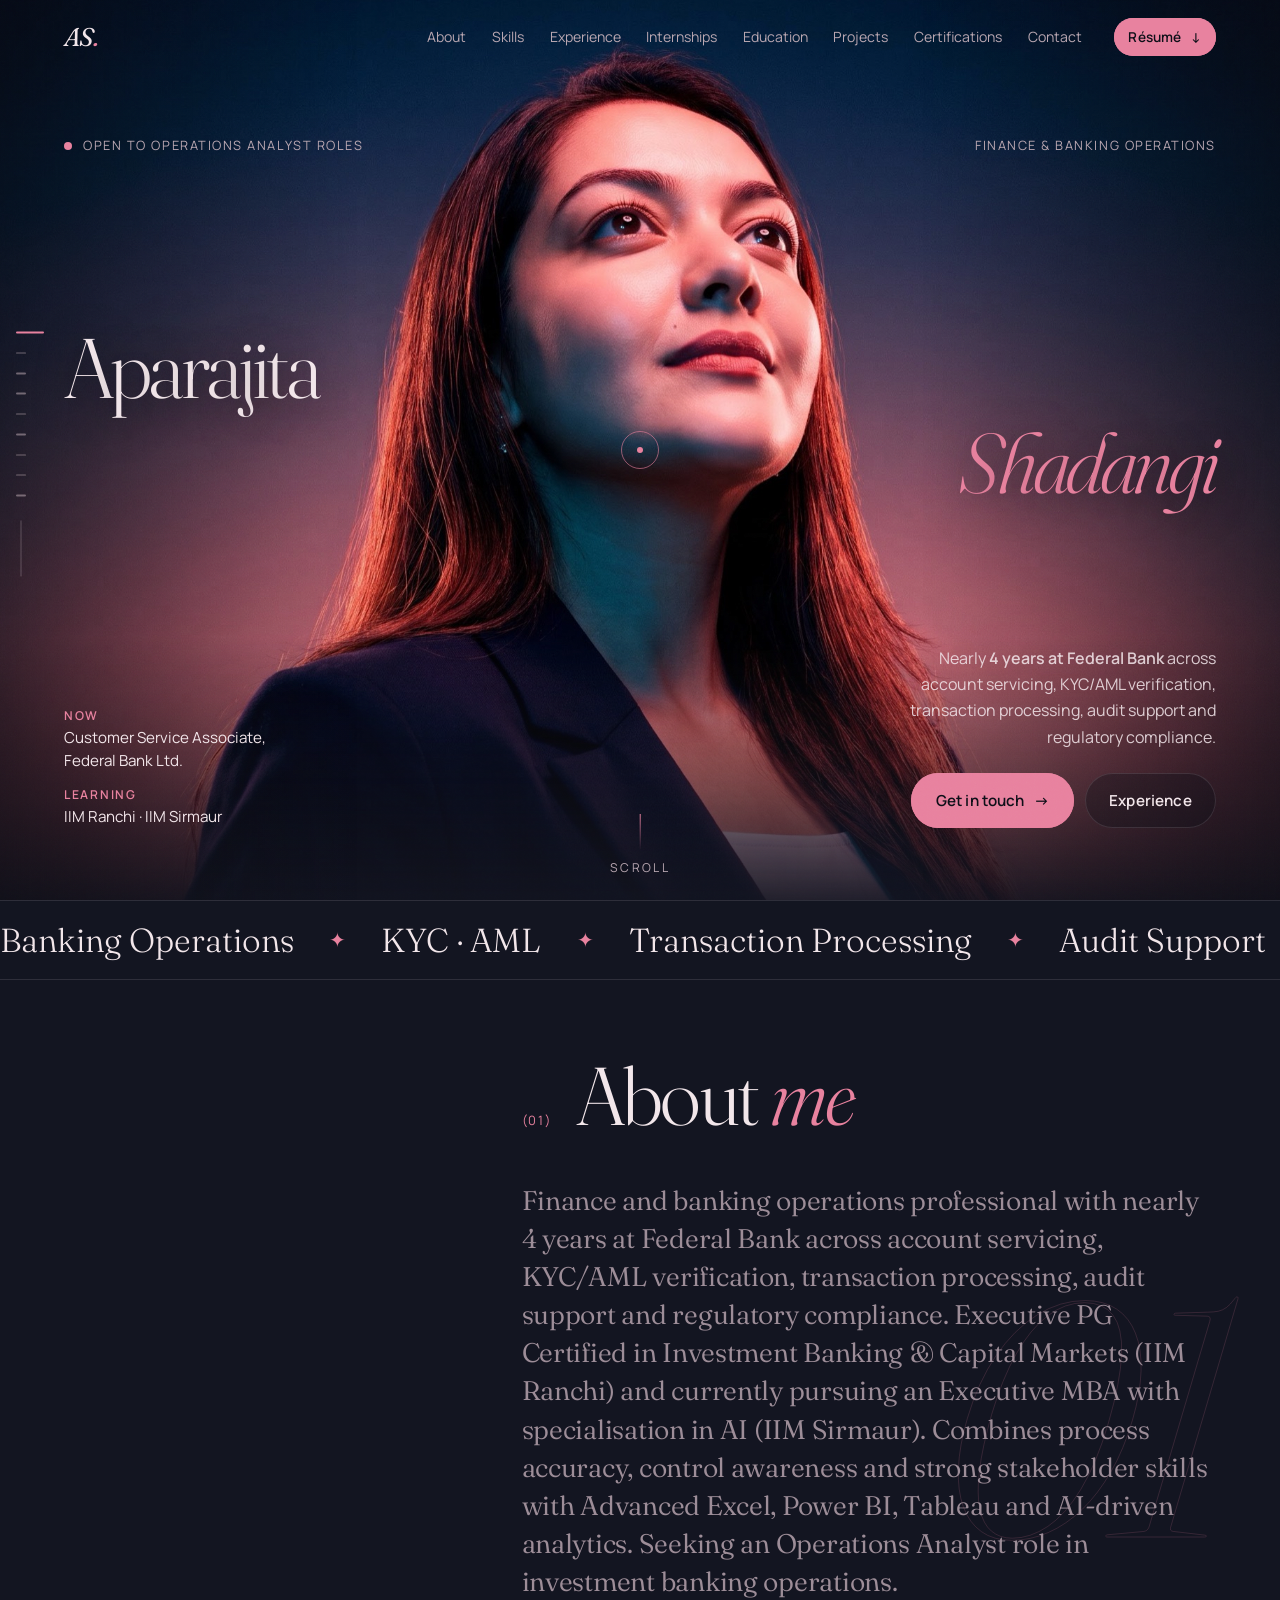
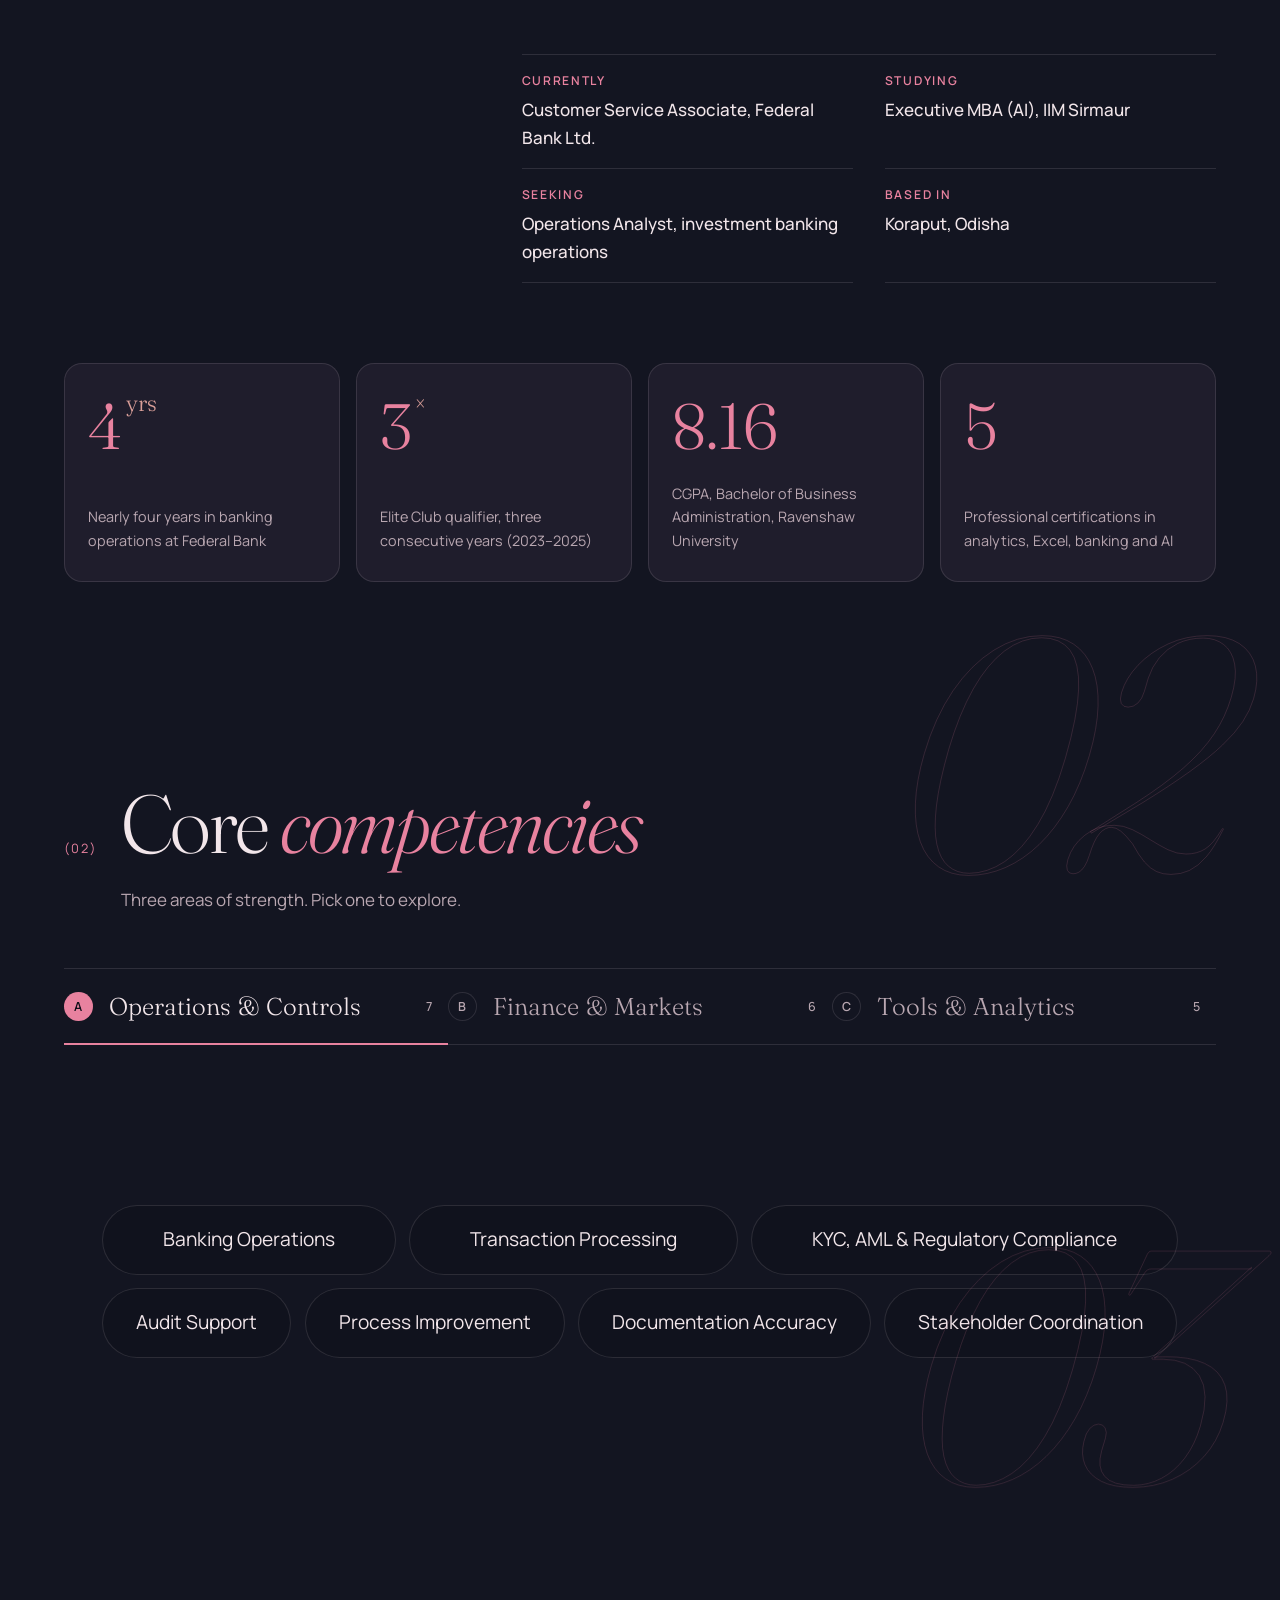
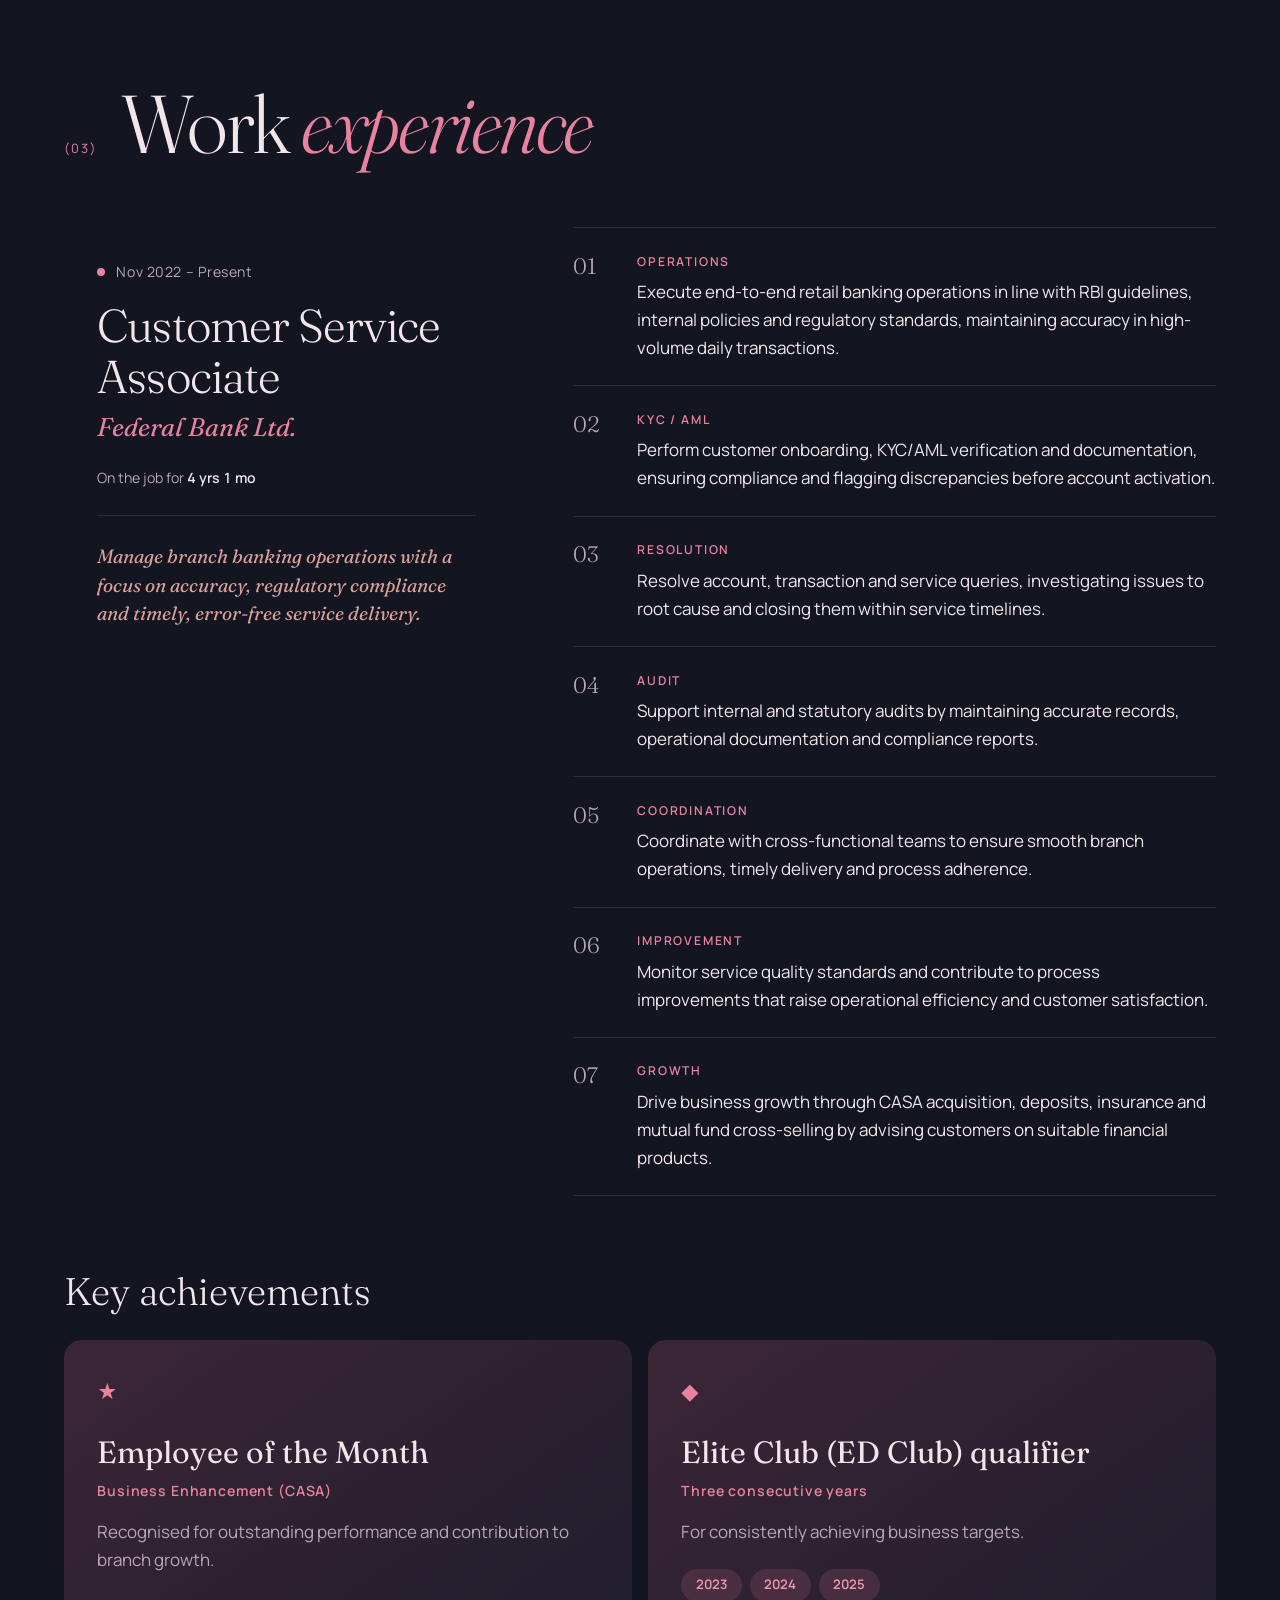
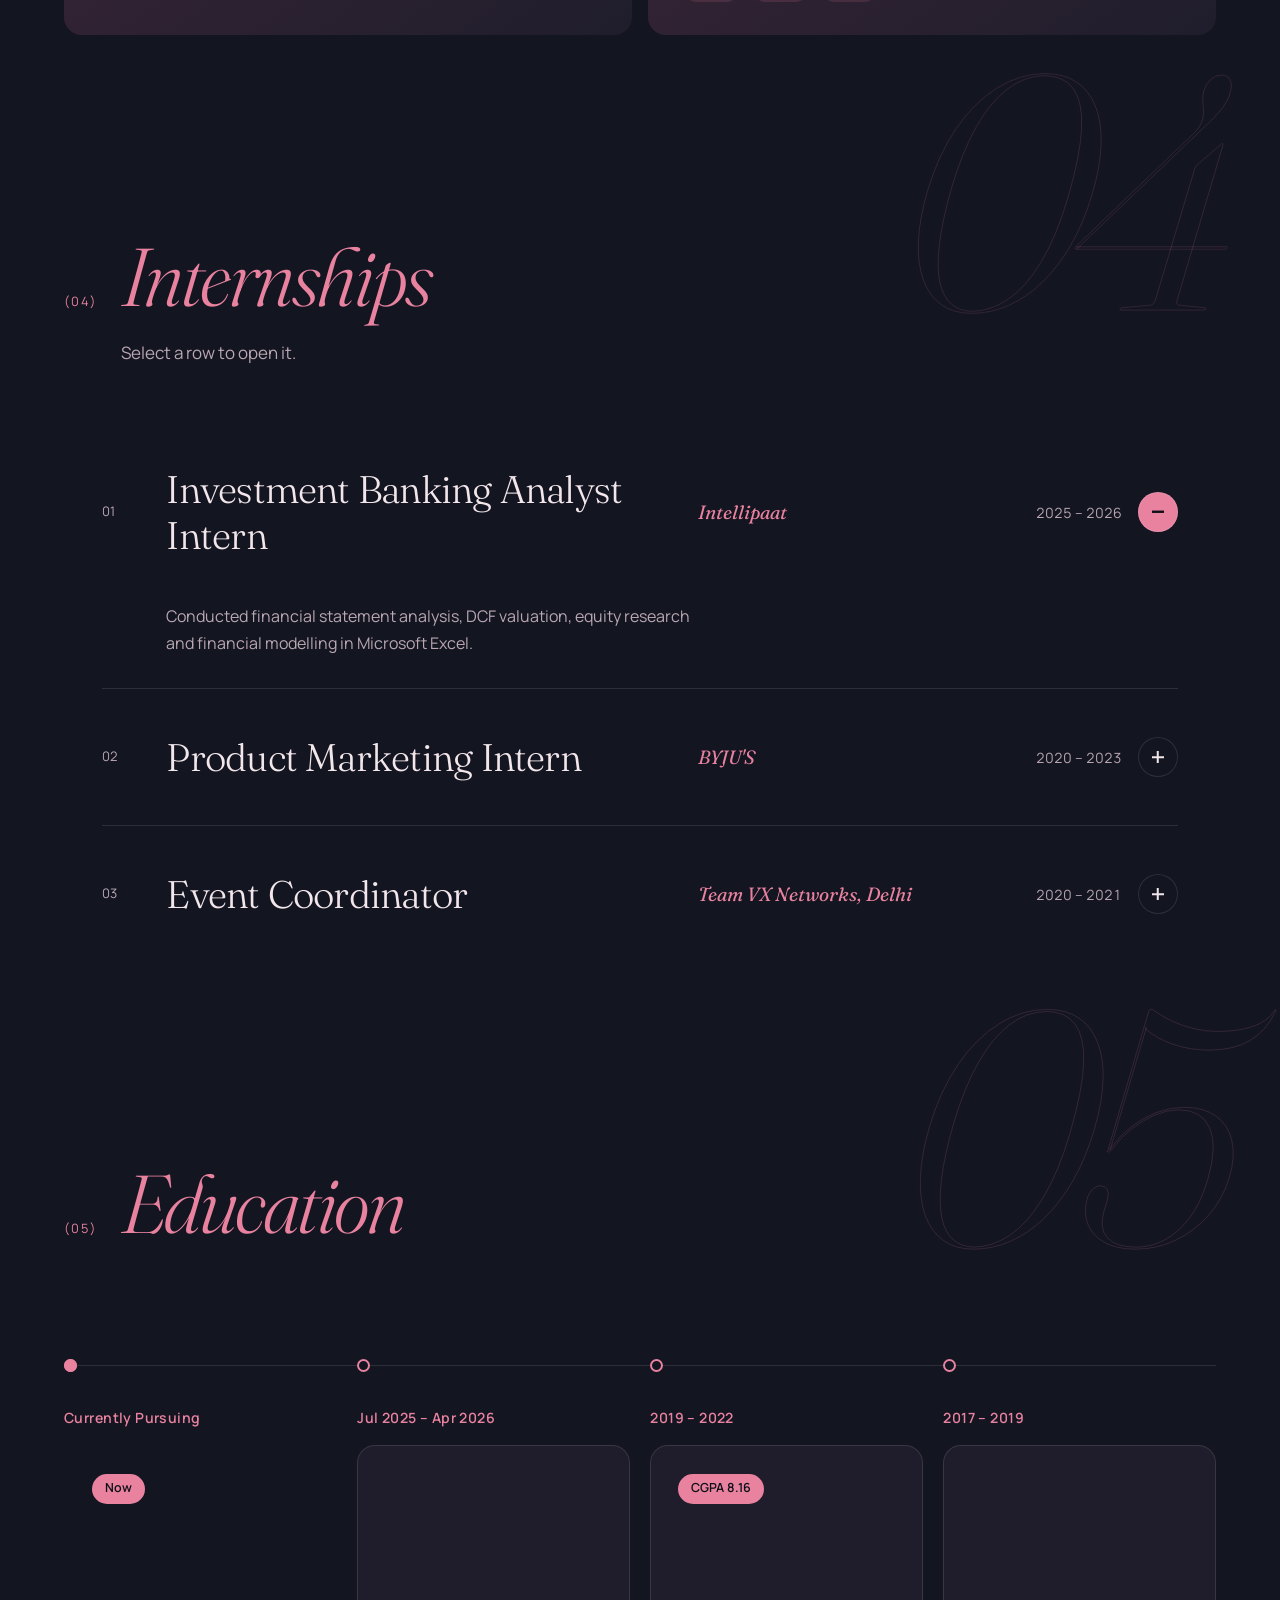
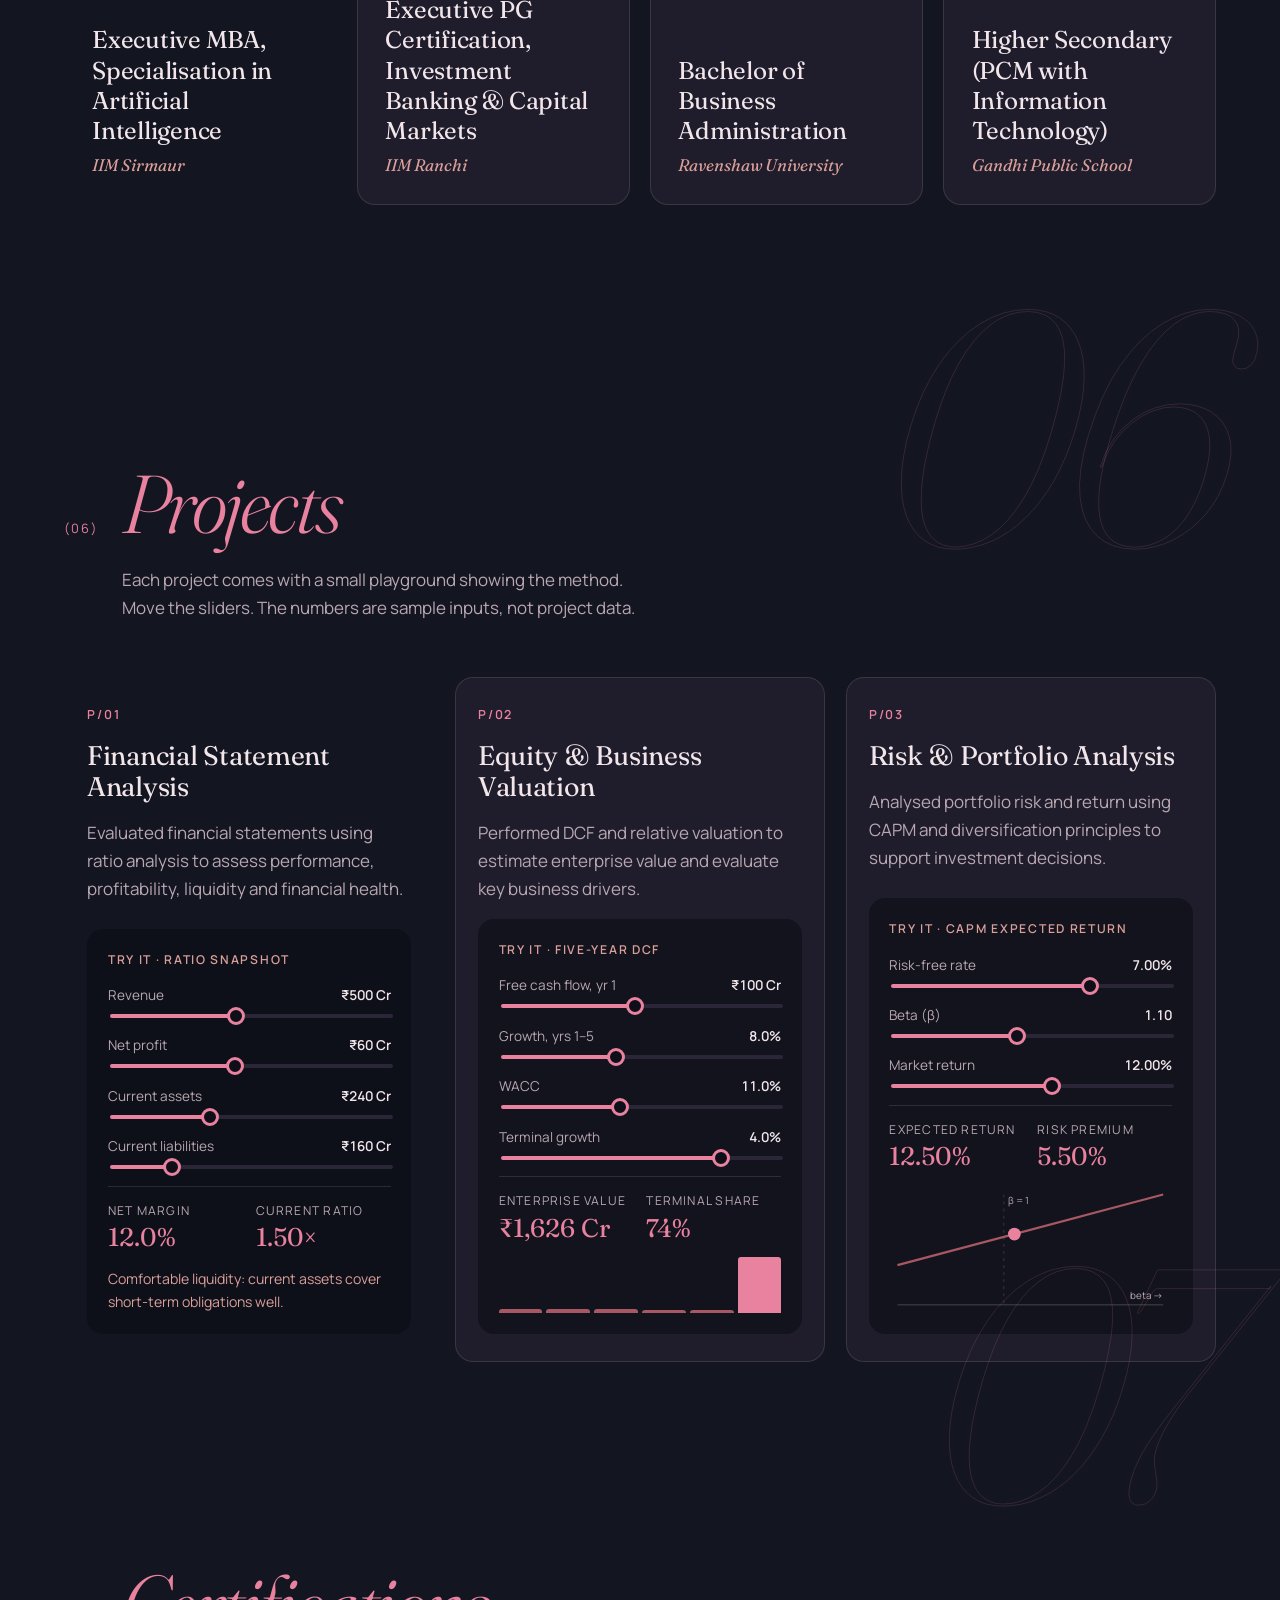
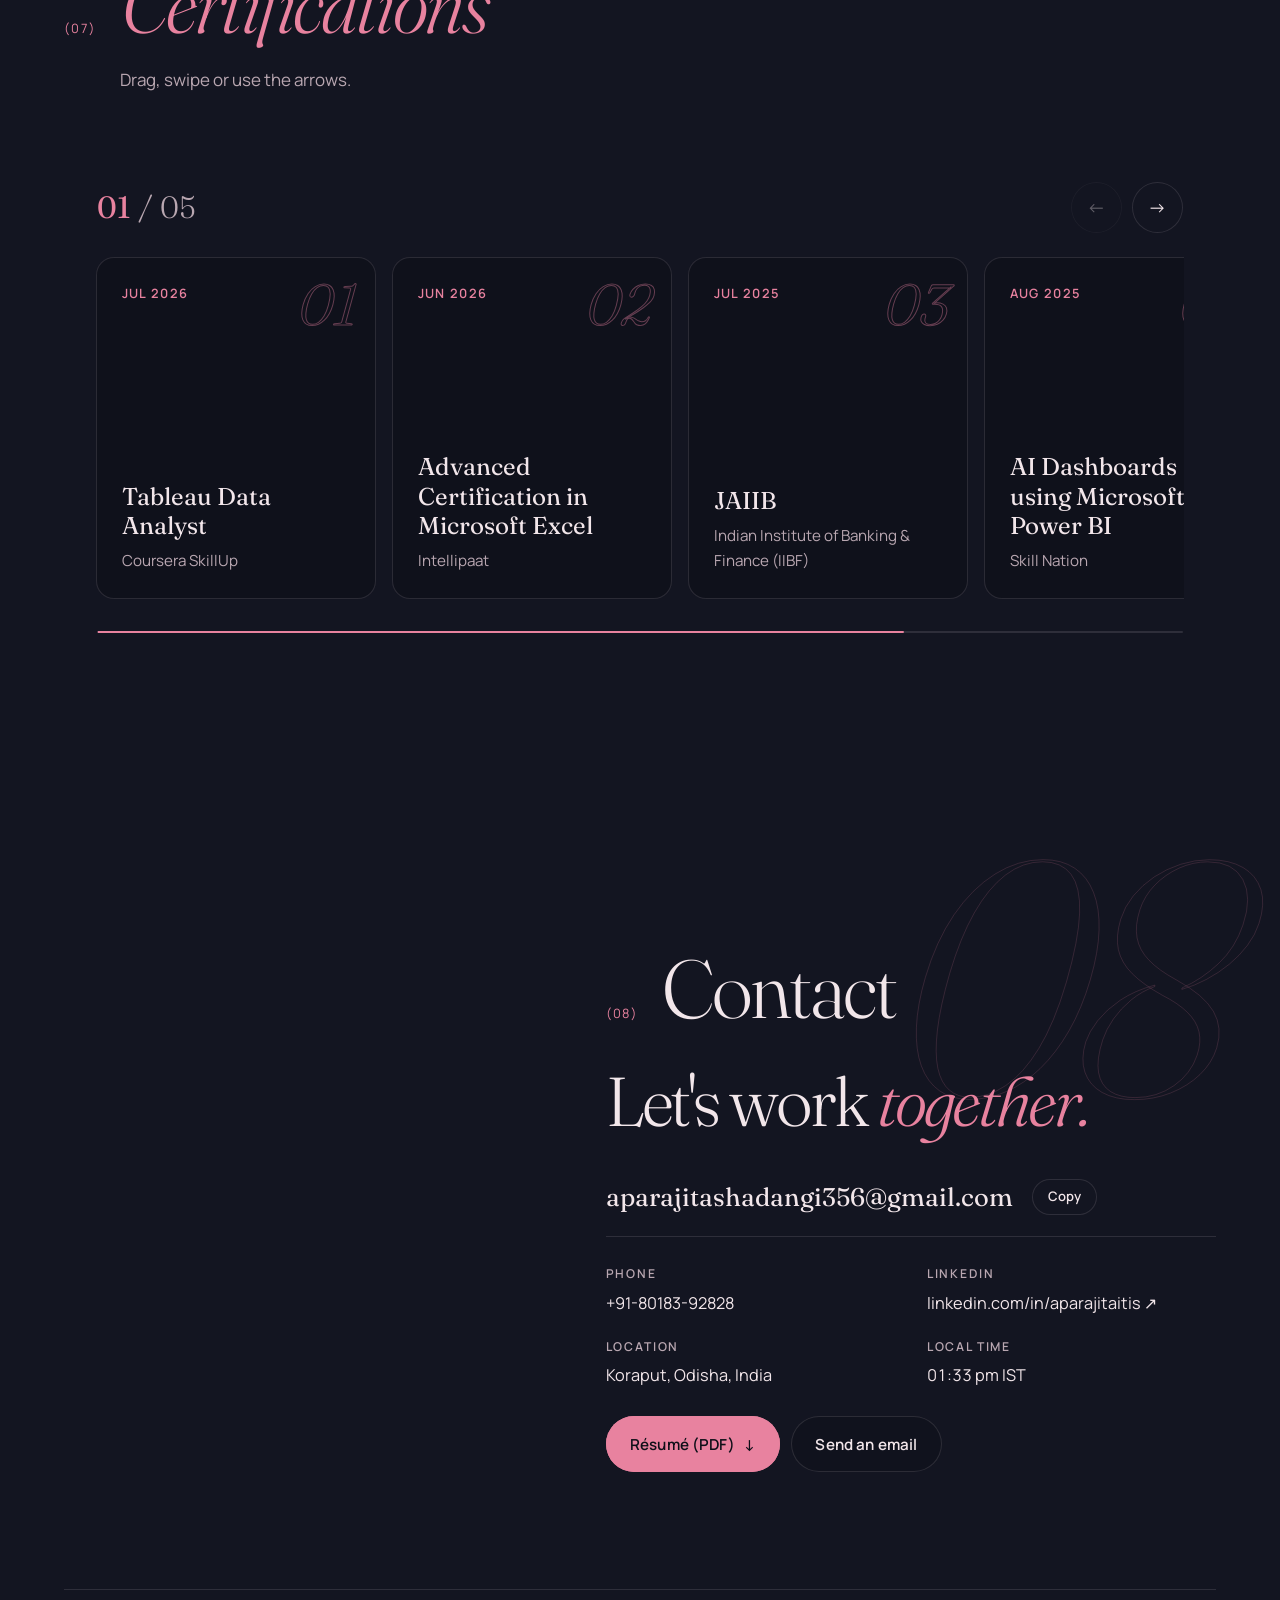
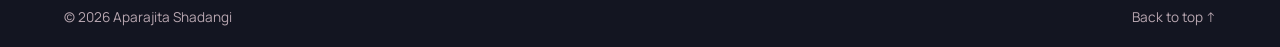
==== index.html @ 263b9b26 "Add portfolio website One-page dark portfolio built from the Operations Analyst résumé: hero with fu" ====
<!doctype html>
<html lang="en">
<head>
<meta charset="utf-8">
<meta name="viewport" content="width=device-width, initial-scale=1">
<title>Aparajita Shadangi — Banking & Finance Operations</title>
<meta name="description" content="Aparajita Shadangi: finance and banking operations professional with nearly 4 years at Federal Bank. KYC/AML, transaction processing, audit support and regulatory compliance. Seeking an Operations Analyst role in investment banking operations.">
<meta name="theme-color" content="#0b0c13">
<meta name="color-scheme" content="dark">
<meta name="author" content="Aparajita Shadangi">
<meta property="og:type" content="website">
<meta property="og:title" content="Aparajita Shadangi — Banking & Finance Operations">
<meta property="og:description" content="Banking operations professional with nearly 4 years at Federal Bank. Seeking an Operations Analyst role in investment banking operations.">
<meta property="og:image" content="https://aparajitashadangi.github.io/Portfolio/assets/og-image.jpg">
<meta property="og:url" content="https://aparajitashadangi.github.io/Portfolio/">
<meta name="twitter:card" content="summary_large_image">
<link rel="icon" href="assets/favicon.svg" type="image/svg+xml">
<link rel="preconnect" href="https://fonts.googleapis.com">
<link rel="preconnect" href="https://fonts.gstatic.com" crossorigin>
<link href="https://fonts.googleapis.com/css2?family=Fraunces:ital,opsz,wght@0,9..144,300..700;1,9..144,300..700&family=Manrope:wght@400;500;600;700&display=swap" rel="stylesheet">
<link rel="stylesheet" href="styles.css">
<script>document.documentElement.classList.add('js')</script>
</head>
<body>

<a class="skip" href="#main">Skip to content</a>

<!-- shared backdrop: soft pink, wine and navy light that drifts as you move between sections -->
<div class="ambient" aria-hidden="true"><div class="ambient__inner"><i class="o1"></i><i class="o2"></i><i class="o3"></i></div></div>

<!-- The traveller: one element that sits behind each section's centrepiece and
     reshapes into the next one as you scroll (hero photo → About photo → Skills
     panel → job card → internships list → education card → project card →
     certifications frame → contact photo). Anchors carry data-morph. -->
<div class="morph" aria-hidden="true">
  <div class="morph__skin morph__surface" data-skin="surface"></div>
  <picture>
    <source media="(max-width: 700px)" srcset="assets/hero-full-mobile.jpg">
    <img class="morph__skin" data-skin="hero" src="assets/hero-full.jpg" alt="" width="2400" height="1339">
  </picture>
  <img class="morph__skin" data-skin="about" src="assets/about-side.jpg" alt="" width="1100" height="1300" loading="lazy">
  <img class="morph__skin" data-skin="contact" src="assets/portrait-hero.jpg" alt="" width="1400" height="1536" loading="lazy">
</div>

<!-- custom cursor (fine pointers only) -->
<div class="cursor" aria-hidden="true"><span class="cursor__dot"></span><span class="cursor__ring"><span class="cursor__label"></span></span></div>

<!-- intro loader -->
<div class="loader" aria-hidden="true">
  <div class="loader__inner">
    <span class="loader__mono">AS</span>
    <span class="loader__bar"><span></span></span>
    <span class="loader__count">0</span>
  </div>
</div>

<header class="nav">
  <a href="#top" class="nav__mono" data-magnetic aria-label="Back to top">AS<span>.</span></a>
  <nav class="nav__links" aria-label="Sections">
    <a href="#about">About</a>
    <a href="#skills">Skills</a>
    <a href="#experience">Experience</a>
    <a href="#internships">Internships</a>
    <a href="#education">Education</a>
    <a href="#projects">Projects</a>
    <a href="#certifications">Certifications</a>
    <a href="#contact">Contact</a>
  </nav>
  <a class="btn btn--small nav__cta" href="Aparajita_Shadangi_Resume_Operations_Analyst.pdf" download data-magnetic>Résumé <span aria-hidden="true">↓</span></a>
  <button class="nav__burger" aria-expanded="false" aria-controls="menu" aria-label="Open menu"><span></span><span></span></button>
</header>

<div class="menu" id="menu" hidden>
  <ol class="menu__list">
    <li><a href="#about"><i>01</i>About</a></li>
    <li><a href="#skills"><i>02</i>Skills</a></li>
    <li><a href="#experience"><i>03</i>Experience</a></li>
    <li><a href="#internships"><i>04</i>Internships</a></li>
    <li><a href="#education"><i>05</i>Education</a></li>
    <li><a href="#projects"><i>06</i>Projects</a></li>
    <li><a href="#certifications"><i>07</i>Certifications</a></li>
    <li><a href="#contact"><i>08</i>Contact</a></li>
  </ol>
  <a class="btn" href="Aparajita_Shadangi_Resume_Operations_Analyst.pdf" download>Download résumé ↓</a>
</div>

<!-- chapter index: clickable ticks for each section (duplicates the main nav, so hidden from assistive tech) -->
<aside class="rail" aria-hidden="true">
  <ol class="rail__list">
    <li><a href="#top" tabindex="-1"><span>00 · Intro</span></a></li>
    <li><a href="#about" tabindex="-1"><span>01 · About</span></a></li>
    <li><a href="#skills" tabindex="-1"><span>02 · Skills</span></a></li>
    <li><a href="#experience" tabindex="-1"><span>03 · Experience</span></a></li>
    <li><a href="#internships" tabindex="-1"><span>04 · Internships</span></a></li>
    <li><a href="#education" tabindex="-1"><span>05 · Education</span></a></li>
    <li><a href="#projects" tabindex="-1"><span>06 · Projects</span></a></li>
    <li><a href="#certifications" tabindex="-1"><span>07 · Certifications</span></a></li>
    <li><a href="#contact" tabindex="-1"><span>08 · Contact</span></a></li>
  </ol>
  <span class="rail__track"><span class="rail__fill"></span></span>
</aside>

<main id="main" tabindex="-1">

<!-- ============ HERO: the whole photograph as the backdrop, text on both sides ============ -->
<section class="hero scene" id="top" data-section="Intro">
  <h1 class="sr-only">Aparajita Shadangi</h1>
  <picture class="hero__bg" data-morph="img:hero">
    <source media="(max-width: 700px)" srcset="assets/hero-full-mobile.jpg">
    <img src="assets/hero-full.jpg" alt="Aparajita Shadangi in a navy blazer, looking upward under soft pink light" width="2400" height="1339" fetchpriority="high">
  </picture>

  <div class="hero__side hero__side--left">
    <p class="eyebrow hero__eyebrow"><span class="pulse"></span> Open to Operations Analyst roles</p>
    <p class="name-part name-part--first" aria-hidden="true"><span class="clip"><span class="split">Aparajita</span></span></p>
    <ul class="hero__facts">
      <li><span>Now</span>Customer Service Associate, Federal Bank Ltd.</li>
      <li><span>Learning</span>IIM Ranchi · IIM Sirmaur</li>
    </ul>
  </div>

  <div class="hero__side hero__side--right">
    <p class="eyebrow hero__role">Finance &amp; banking operations</p>
    <p class="name-part name-part--last" aria-hidden="true"><span class="clip"><span class="split">Shadangi</span></span></p>
    <div class="hero__bottom">
      <p class="hero__lede">Nearly <strong>4 years at Federal Bank</strong> across account servicing, KYC/AML verification, transaction processing, audit support and regulatory compliance.</p>
      <div class="hero__actions">
        <a class="btn" href="#contact" data-magnetic>Get in touch <span aria-hidden="true">→</span></a>
        <a class="btn btn--ghost" href="#experience" data-magnetic>Experience</a>
      </div>
    </div>
  </div>

  <a class="hero__scroll" href="#about" aria-label="Scroll to About"><span></span>Scroll</a>
</section>

<!-- ============ ABOUT ============ -->
<section class="about scene" id="about" data-section="About">
  <div class="marquee" aria-hidden="true">
    <div class="marquee__track">
      <span>Banking Operations</span><b>✦</b><span>KYC · AML</span><b>✦</b><span>Transaction Processing</span><b>✦</b><span>Audit Support</span><b>✦</b><span>DCF &amp; Relative Valuation</span><b>✦</b><span>Capital Markets</span><b>✦</b><span>Power BI</span><b>✦</b><span>Tableau</span><b>✦</b><span>Advanced Excel</span><b>✦</b>
      <span>Banking Operations</span><b>✦</b><span>KYC · AML</span><b>✦</b><span>Transaction Processing</span><b>✦</b><span>Audit Support</span><b>✦</b><span>DCF &amp; Relative Valuation</span><b>✦</b><span>Capital Markets</span><b>✦</b><span>Power BI</span><b>✦</b><span>Tableau</span><b>✦</b><span>Advanced Excel</span><b>✦</b>
    </div>
  </div>

  <div class="wrap">
    <div class="about__grid">
      <figure class="about__photo" data-morph="img:about">
        <img src="assets/about-side.jpg" alt="Aparajita Shadangi in a navy blazer, hair tied back, looking upward" width="1100" height="1300" loading="lazy">
      </figure>

      <div class="about__body">
        <header class="sec-head">
          <span class="sec-num">(01)</span>
          <h2 class="sec-title">About <em>me</em></h2>
        </header>
        <p class="about__summary scrub">Finance and banking operations professional with nearly 4 years at Federal Bank across account servicing, KYC/AML verification, transaction processing, audit support and regulatory compliance. Executive PG Certified in Investment Banking &amp; Capital Markets (IIM Ranchi) and currently pursuing an Executive MBA with specialisation in AI (IIM Sirmaur). Combines process accuracy, control awareness and strong stakeholder skills with Advanced Excel, Power BI, Tableau and AI-driven analytics. Seeking an Operations Analyst role in investment banking operations.</p>
        <dl class="facts">
          <div class="reveal"><dt>Currently</dt><dd>Customer Service Associate, Federal Bank Ltd.</dd></div>
          <div class="reveal"><dt>Studying</dt><dd>Executive MBA (AI), IIM Sirmaur</dd></div>
          <div class="reveal"><dt>Seeking</dt><dd>Operations Analyst, investment banking operations</dd></div>
          <div class="reveal"><dt>Based in</dt><dd>Koraput, Odisha</dd></div>
        </dl>
      </div>
    </div>

    <ul class="stats">
      <li class="reveal"><span class="stats__n"><span data-count="4">0</span><sup>yrs</sup></span><span class="stats__l">Nearly four years in banking operations at Federal Bank</span></li>
      <li class="reveal"><span class="stats__n"><span data-count="3">0</span><sup>×</sup></span><span class="stats__l">Elite Club qualifier, three consecutive years (2023–2025)</span></li>
      <li class="reveal"><span class="stats__n"><span data-count="8.16" data-decimals="2">0</span></span><span class="stats__l">CGPA, Bachelor of Business Administration, Ravenshaw University</span></li>
      <li class="reveal"><span class="stats__n"><span data-count="5">0</span></span><span class="stats__l">Professional certifications in analytics, Excel, banking and AI</span></li>
    </ul>
  </div>
</section>

<!-- ============ SKILLS / CORE COMPETENCIES ============ -->
<section class="skills scene" id="skills" data-section="Skills">
  <div class="wrap">
    <header class="sec-head">
      <span class="sec-num">(02)</span>
      <h2 class="sec-title">Core <em>competencies</em></h2>
      <p class="sec-intro">Three areas of strength. Pick one to explore.</p>
    </header>

    <div class="tabs" role="tablist" aria-label="Competency areas">
      <button role="tab" id="tab-ops" aria-controls="panel-ops" aria-selected="true" data-cursor="Open"><i>A</i>Operations &amp; Controls<span class="tabs__count">7</span></button>
      <button role="tab" id="tab-fin" aria-controls="panel-fin" aria-selected="false" tabindex="-1" data-cursor="Open"><i>B</i>Finance &amp; Markets<span class="tabs__count">6</span></button>
      <button role="tab" id="tab-tools" aria-controls="panel-tools" aria-selected="false" tabindex="-1" data-cursor="Open"><i>C</i>Tools &amp; Analytics<span class="tabs__count">5</span></button>
    </div>

    <div class="panels" data-morph="surface">
      <div class="panel" role="tabpanel" id="panel-ops" aria-labelledby="tab-ops">
        <h3 class="panel__title">Operations &amp; Controls</h3>
        <ul class="chips">
          <li>Banking Operations</li><li>Transaction Processing</li><li>KYC, AML &amp; Regulatory Compliance</li><li>Audit Support</li><li>Process Improvement</li><li>Documentation Accuracy</li><li>Stakeholder Coordination</li>
        </ul>
      </div>
      <div class="panel" role="tabpanel" id="panel-fin" aria-labelledby="tab-fin">
        <h3 class="panel__title">Finance &amp; Markets</h3>
        <ul class="chips">
          <li>Financial Analysis</li><li>DCF &amp; Relative Valuation</li><li>Investment Banking Fundamentals</li><li>Capital Markets</li><li>Credit Analysis</li><li>Risk &amp; Portfolio Analysis</li>
        </ul>
      </div>
      <div class="panel" role="tabpanel" id="panel-tools" aria-labelledby="tab-tools">
        <h3 class="panel__title">Tools &amp; Analytics</h3>
        <ul class="chips">
          <li>Advanced Excel</li><li>Power BI</li><li>Tableau</li><li>Financial Modelling</li><li>AI Tools (ChatGPT)</li>
        </ul>
      </div>
    </div>
  </div>
</section>

<!-- ============ WORK EXPERIENCE ============ -->
<section class="experience scene" id="experience" data-section="Experience">
  <div class="wrap">
    <header class="sec-head">
      <span class="sec-num">(03)</span>
      <h2 class="sec-title">Work <em>experience</em></h2>
    </header>

    <article class="job">
      <div class="job__side">
        <div class="job__sticky" data-morph="surface">
          <p class="job__dates"><span class="live-dot"></span> Nov 2022 – Present</p>
          <h3 class="job__role">Customer Service Associate</h3>
          <p class="job__company">Federal Bank Ltd.</p>
          <p class="job__tenure">On the job for <strong class="tenure" data-start="2022-11-01">—</strong></p>
          <p class="job__lede">Manage branch banking operations with a focus on accuracy, regulatory compliance and timely, error-free service delivery.</p>
        </div>
      </div>

      <ol class="duties">
        <li class="duty reveal"><span class="duty__tag">Operations</span><p>Execute end-to-end retail banking operations in line with RBI guidelines, internal policies and regulatory standards, maintaining accuracy in high-volume daily transactions.</p></li>
        <li class="duty reveal"><span class="duty__tag">KYC / AML</span><p>Perform customer onboarding, KYC/AML verification and documentation, ensuring compliance and flagging discrepancies before account activation.</p></li>
        <li class="duty reveal"><span class="duty__tag">Resolution</span><p>Resolve account, transaction and service queries, investigating issues to root cause and closing them within service timelines.</p></li>
        <li class="duty reveal"><span class="duty__tag">Audit</span><p>Support internal and statutory audits by maintaining accurate records, operational documentation and compliance reports.</p></li>
        <li class="duty reveal"><span class="duty__tag">Coordination</span><p>Coordinate with cross-functional teams to ensure smooth branch operations, timely delivery and process adherence.</p></li>
        <li class="duty reveal"><span class="duty__tag">Improvement</span><p>Monitor service quality standards and contribute to process improvements that raise operational efficiency and customer satisfaction.</p></li>
        <li class="duty reveal"><span class="duty__tag">Growth</span><p>Drive business growth through CASA acquisition, deposits, insurance and mutual fund cross-selling by advising customers on suitable financial products.</p></li>
      </ol>
    </article>

    <div class="achievements">
      <h3 class="achievements__title">Key achievements</h3>
      <div class="achievements__grid">
        <article class="award reveal" data-glow>
          <span class="award__icon" aria-hidden="true">★</span>
          <h4>Employee of the Month</h4>
          <p class="award__sub">Business Enhancement (CASA)</p>
          <p>Recognised for outstanding performance and contribution to branch growth.</p>
        </article>
        <article class="award reveal" data-glow>
          <span class="award__icon" aria-hidden="true">◆</span>
          <h4>Elite Club (ED Club) qualifier</h4>
          <p class="award__sub">Three consecutive years</p>
          <p>For consistently achieving business targets.</p>
          <ul class="award__years" aria-label="Qualifying years">
            <li>2023</li><li>2024</li><li>2025</li>
          </ul>
        </article>
      </div>
    </div>
  </div>
</section>

<!-- ============ INTERNSHIPS ============ -->
<section class="internships scene" id="internships" data-section="Internships">
  <div class="wrap">
    <header class="sec-head">
      <span class="sec-num">(04)</span>
      <h2 class="sec-title"><em>Internships</em></h2>
      <p class="sec-intro">Select a row to open it.</p>
    </header>

    <ul class="rows" data-morph="surface">
      <li class="row is-open">
        <button class="row__head" aria-expanded="true" data-cursor="Read">
          <span class="row__idx">01</span>
          <span class="row__role">Investment Banking Analyst Intern</span>
          <span class="row__org">Intellipaat</span>
          <span class="row__date">2025 – 2026</span>
          <span class="row__plus" aria-hidden="true"></span>
        </button>
        <div class="row__body"><div><p>Conducted financial statement analysis, DCF valuation, equity research and financial modelling in Microsoft Excel.</p></div></div>
      </li>
      <li class="row">
        <button class="row__head" aria-expanded="false" data-cursor="Read">
          <span class="row__idx">02</span>
          <span class="row__role">Product Marketing Intern</span>
          <span class="row__org">BYJU'S</span>
          <span class="row__date">2020 – 2023</span>
          <span class="row__plus" aria-hidden="true"></span>
        </button>
        <div class="row__body"><div><p>Supported product marketing, lead generation and customer engagement initiatives to drive business growth.</p></div></div>
      </li>
      <li class="row">
        <button class="row__head" aria-expanded="false" data-cursor="Read">
          <span class="row__idx">03</span>
          <span class="row__role">Event Coordinator</span>
          <span class="row__org">Team VX Networks, Delhi</span>
          <span class="row__date">2020 – 2021</span>
          <span class="row__plus" aria-hidden="true"></span>
        </button>
        <div class="row__body"><div><p>Coordinated end-to-end execution, stakeholder communication and operational planning for corporate events.</p></div></div>
      </li>
    </ul>
  </div>
</section>

<!-- ============ EDUCATION ============ -->
<section class="education scene" id="education" data-section="Education">
  <div class="wrap">
    <header class="sec-head">
      <span class="sec-num">(05)</span>
      <h2 class="sec-title"><em>Education</em></h2>
    </header>

    <ol class="timeline">
      <li class="timeline__line" aria-hidden="true"><span></span></li>
      <li class="tl reveal">
        <span class="tl__date">Currently Pursuing</span>
        <div class="tl__card" data-morph="surface" data-glow>
          <span class="tl__tag">Now</span>
          <h3>Executive MBA, Specialisation in Artificial Intelligence</h3>
          <p>IIM Sirmaur</p>
        </div>
      </li>
      <li class="tl reveal">
        <span class="tl__date">Jul 2025 – Apr 2026</span>
        <div class="tl__card" data-glow>
          <h3>Executive PG Certification, Investment Banking &amp; Capital Markets</h3>
          <p>IIM Ranchi</p>
        </div>
      </li>
      <li class="tl reveal">
        <span class="tl__date">2019 – 2022</span>
        <div class="tl__card" data-glow>
          <span class="tl__tag">CGPA 8.16</span>
          <h3>Bachelor of Business Administration</h3>
          <p>Ravenshaw University</p>
        </div>
      </li>
      <li class="tl reveal">
        <span class="tl__date">2017 – 2019</span>
        <div class="tl__card" data-glow>
          <h3>Higher Secondary (PCM with Information Technology)</h3>
          <p>Gandhi Public School</p>
        </div>
      </li>
    </ol>
  </div>
</section>

<!-- ============ PROJECTS ============ -->
<section class="projects scene" id="projects" data-section="Projects">
  <div class="wrap">
    <header class="sec-head">
      <span class="sec-num">(06)</span>
      <h2 class="sec-title"><em>Projects</em></h2>
      <p class="sec-intro">Each project comes with a small playground showing the method. Move the sliders. The numbers are sample inputs, not project data.</p>
    </header>

    <div class="proj-grid">
      <article class="proj" data-morph="surface" data-glow>
        <span class="proj__num">P/01</span>
        <h3>Financial Statement Analysis</h3>
        <p>Evaluated financial statements using ratio analysis to assess performance, profitability, liquidity and financial health.</p>
        <div class="lab" data-lab="ratio">
          <p class="lab__title">Try it · Ratio snapshot</p>
          <label>Revenue <output data-o="rev"></output><input type="range" min="100" max="1000" step="10" value="500" data-i="rev"></label>
          <label>Net profit <output data-o="np"></output><input type="range" min="-50" max="200" step="5" value="60" data-i="np"></label>
          <label>Current assets <output data-o="ca"></output><input type="range" min="50" max="600" step="10" value="240" data-i="ca"></label>
          <label>Current liabilities <output data-o="cl"></output><input type="range" min="50" max="600" step="10" value="160" data-i="cl"></label>
          <div class="lab__out">
            <div><span>Net margin</span><strong data-r="margin">—</strong></div>
            <div><span>Current ratio</span><strong data-r="cr">—</strong></div>
            <div class="lab__verdict" data-r="verdict">—</div>
          </div>
        </div>
      </article>

      <article class="proj reveal" data-glow>
        <span class="proj__num">P/02</span>
        <h3>Equity &amp; Business Valuation</h3>
        <p>Performed DCF and relative valuation to estimate enterprise value and evaluate key business drivers.</p>
        <div class="lab" data-lab="dcf">
          <p class="lab__title">Try it · Five-year DCF</p>
          <label>Free cash flow, yr 1 <output data-o="fcf"></output><input type="range" min="10" max="200" step="5" value="100" data-i="fcf"></label>
          <label>Growth, yrs 1–5 <output data-o="g"></output><input type="range" min="0" max="20" step="0.5" value="8" data-i="g"></label>
          <label>WACC <output data-o="w"></output><input type="range" min="6" max="18" step="0.5" value="11" data-i="w"></label>
          <label>Terminal growth <output data-o="tg"></output><input type="range" min="0" max="5" step="0.5" value="4" data-i="tg"></label>
          <div class="lab__out">
            <div><span>Enterprise value</span><strong data-r="ev">—</strong></div>
            <div><span>Terminal share</span><strong data-r="tv">—</strong></div>
            <div class="lab__bars" data-r="bars" aria-hidden="true"></div>
          </div>
        </div>
      </article>

      <article class="proj reveal" data-glow>
        <span class="proj__num">P/03</span>
        <h3>Risk &amp; Portfolio Analysis</h3>
        <p>Analysed portfolio risk and return using CAPM and diversification principles to support investment decisions.</p>
        <div class="lab" data-lab="capm">
          <p class="lab__title">Try it · CAPM expected return</p>
          <label>Risk-free rate <output data-o="rf"></output><input type="range" min="2" max="9" step="0.25" value="7" data-i="rf"></label>
          <label>Beta (β) <output data-o="b"></output><input type="range" min="0" max="2.5" step="0.05" value="1.1" data-i="b"></label>
          <label>Market return <output data-o="rm"></output><input type="range" min="4" max="18" step="0.25" value="12" data-i="rm"></label>
          <div class="lab__out">
            <div><span>Expected return</span><strong data-r="er">—</strong></div>
            <div><span>Risk premium</span><strong data-r="rp">—</strong></div>
            <svg class="lab__sml" viewBox="0 0 200 90" data-r="sml" aria-hidden="true"></svg>
          </div>
        </div>
      </article>
    </div>
  </div>
</section>

<!-- ============ CERTIFICATIONS ============ -->
<section class="certs scene" id="certifications" data-section="Certifications">
  <div class="wrap">
    <header class="sec-head">
      <span class="sec-num">(07)</span>
      <h2 class="sec-title"><em>Certifications</em></h2>
      <p class="sec-intro">Drag, swipe or use the arrows.</p>
    </header>

    <div class="carousel" data-carousel data-morph="surface">
      <div class="carousel__bar">
        <p class="carousel__count" aria-live="polite"><strong data-cur>01</strong> / <span data-total>05</span></p>
        <div class="carousel__btns">
          <button type="button" class="carousel__btn" data-prev aria-label="Previous certification">←</button>
          <button type="button" class="carousel__btn" data-next aria-label="Next certification">→</button>
        </div>
      </div>
      <ul class="cert-list" tabindex="0" aria-label="Certifications, scrollable">
        <li class="cert" data-glow><span class="cert__date">Jul 2026</span><h3>Tableau Data Analyst</h3><p>Coursera SkillUp</p><span class="cert__seal" aria-hidden="true">01</span></li>
        <li class="cert" data-glow><span class="cert__date">Jun 2026</span><h3>Advanced Certification in Microsoft Excel</h3><p>Intellipaat</p><span class="cert__seal" aria-hidden="true">02</span></li>
        <li class="cert" data-glow><span class="cert__date">Jul 2025</span><h3>JAIIB</h3><p>Indian Institute of Banking &amp; Finance (IIBF)</p><span class="cert__seal" aria-hidden="true">03</span></li>
        <li class="cert" data-glow><span class="cert__date">Aug 2025</span><h3>AI Dashboards using Microsoft Power BI</h3><p>Skill Nation</p><span class="cert__seal" aria-hidden="true">04</span></li>
        <li class="cert" data-glow><span class="cert__date">Jun 2025</span><h3>AI Tools &amp; ChatGPT Workshop</h3><p>be10X</p><span class="cert__seal" aria-hidden="true">05</span></li>
      </ul>
      <div class="carousel__progress" aria-hidden="true"><span></span></div>
    </div>
  </div>
</section>

<!-- ============ CONTACT: compact, one screen ============ -->
<section class="contact scene" id="contact" data-section="Contact">
  <div class="wrap contact__wrap">
    <figure class="contact__photo" data-morph="img:contact">
      <img src="assets/portrait-hero.jpg" srcset="assets/portrait-hero-800.jpg 911w, assets/portrait-hero.jpg 1400w" sizes="(max-width: 900px) 100vw, 45vw" alt="Aparajita Shadangi smiling, in a navy blazer against a pink-lit backdrop" width="1400" height="1536" loading="lazy">
    </figure>

    <div class="contact__body">
      <header class="sec-head">
        <span class="sec-num">(08)</span>
        <h2 class="sec-title">Contact</h2>
      </header>
      <p class="contact__big"><span class="split">Let's work</span> <em class="split">together.</em></p>

      <div class="contact__email">
        <a href="mailto:aparajitashadangi356@gmail.com" data-cursor="Write">aparajitashadangi356@gmail.com</a>
        <button class="copy" type="button" data-copy="aparajitashadangi356@gmail.com" aria-live="polite">Copy</button>
      </div>

      <ul class="contact__list">
        <li><span class="label">Phone</span><a href="tel:+918018392828" data-cursor="Call">+91-80183-92828</a></li>
        <li><span class="label">LinkedIn</span><a href="https://www.linkedin.com/in/aparajitaitis" target="_blank" rel="noopener" data-cursor="Visit">linkedin.com/in/aparajitaitis ↗</a></li>
        <li><span class="label">Location</span><span>Koraput, Odisha, India</span></li>
        <li><span class="label">Local time</span><span class="clock">--:--</span></li>
      </ul>

      <div class="contact__actions">
        <a class="btn" href="Aparajita_Shadangi_Resume_Operations_Analyst.pdf" download data-magnetic>Résumé (PDF) <span aria-hidden="true">↓</span></a>
        <a class="btn btn--ghost" href="mailto:aparajitashadangi356@gmail.com?subject=Operations%20Analyst%20opportunity" data-magnetic>Send an email</a>
      </div>
    </div>
  </div>

  <footer class="footer">
    <span>© <span class="year">2026</span> Aparajita Shadangi</span>
    <a href="#top" class="footer__top" data-magnetic>Back to top ↑</a>
  </footer>
</section>

</main>

<div class="toast" role="status" aria-live="polite"></div>
<script src="script.js" defer></script>
</body>
</html>
---- styles.css ----
/* ==========================================================
   Palette, sampled from the portraits (navy backdrop, pink rim light)
   bg-a     #131521  backdrop navy-black      plum  #3c2636  pink meets navy
   bg-b     #18131e  plum-tinted night        rose  #a85863  glow
   bg-c     #0f1019  deepest shadow           pink  #e8829f  rim-light accent
   ink-700  #1f1d2c  raised surface           blush #da9f99  skin highlight
   Dark only. Sizes scale with the screen: the root font size grows
   with viewport width, so every rem-based size follows.
   ========================================================== */
:root{
  --bg-0:#0b0c13; --bg-a:#131521; --bg-b:#18131e; --bg-c:#0f1019;
  --ink-900:#0e0f18; --ink-800:#131521; --ink-700:#1f1d2c; --ink-600:#2a2638;
  --plum:#3c2636; --wine:#6b3545; --rose:#a85863; --pink:#e8829f; --pink-hot:#f29ab3; --blush:#da9f99;
  --text:#f2e6ea; --muted:#b9a7b1; --dim-text:#9d8d98;
  --line:rgba(242,230,234,.12);
  --surface:linear-gradient(150deg,rgba(60,38,54,.78),rgba(31,29,44,.92));
  --serif:"Fraunces", "Iowan Old Style", Georgia, serif;
  --sans:"Manrope", system-ui, -apple-system, "Segoe UI", sans-serif;
  --ease:cubic-bezier(.22,1,.36,1);
  --gutter:clamp(1.25rem,5vw,7rem);
  --wrap:calc(100% - 2 * var(--gutter));
  --radius:clamp(18px,1.4vw,30px);
  color-scheme:dark;
}
*,*::before,*::after{box-sizing:border-box}
html{font-size:clamp(16px,calc(9px + .52vw),24px);-webkit-text-size-adjust:100%;background:var(--bg-0);overflow-x:clip}
body{margin:0;background:var(--bg-a);color:var(--text);font:400 1.0625rem/1.65 var(--sans);-webkit-font-smoothing:antialiased;overflow-x:hidden}
img{display:block;max-width:100%;height:auto}
a{color:inherit;text-decoration:none}
button{font:inherit;color:inherit;background:none;border:0;cursor:pointer}
h1,h2,h3,h4{margin:0;font-weight:400}
p{margin:0}
ul,ol{margin:0;padding:0;list-style:none}
::selection{background:var(--pink);color:var(--ink-900)}
:focus-visible{outline:2px solid var(--pink);outline-offset:4px;border-radius:6px}
.sr-only{position:absolute;width:1px;height:1px;padding:0;margin:-1px;overflow:hidden;clip:rect(0 0 0 0);white-space:nowrap;border:0}
.skip{position:fixed;left:1rem;top:-4rem;z-index:500;background:var(--pink);color:var(--ink-900);padding:.6rem 1rem;border-radius:99px;font-weight:600}
.skip:focus{top:1rem}
.wrap{width:var(--wrap);margin-inline:auto}
em{font-family:var(--serif);font-style:italic;font-weight:300}
main{position:relative;z-index:1}
main:focus{outline:none}

/* grain */
body::after{content:"";position:fixed;inset:0;pointer-events:none;z-index:150;opacity:.06;mix-blend-mode:overlay;
  background-image:url("data:image/svg+xml,%3Csvg xmlns='http://www.w3.org/2000/svg' width='160' height='160'%3E%3Cfilter id='n'%3E%3CfeTurbulence baseFrequency='.85' numOctaves='3' stitchTiles='stitch'/%3E%3C/filter%3E%3Crect width='100%25' height='100%25' filter='url(%23n)'/%3E%3C/svg%3E")}

/* ---------- buttons: pink turns black, black turns pink ---------- */
.btn{display:inline-flex;align-items:center;gap:.6rem;padding:1em 1.6em;border-radius:99px;background:var(--pink);color:var(--ink-900);font-weight:600;font-size:.95rem;letter-spacing:.01em;position:relative;overflow:hidden;isolation:isolate;box-shadow:inset 0 0 0 1px var(--pink);transition:color .4s var(--ease),transform .3s var(--ease)}
.btn::before{content:"";position:absolute;inset:0;background:var(--ink-900);transform:translateY(101%);border-radius:inherit;transition:transform .5s var(--ease);z-index:-1}
.btn:hover{color:var(--pink)}
.btn:hover::before{transform:none}
.btn--ghost{background:rgba(14,15,24,.35);color:var(--text);box-shadow:inset 0 0 0 1px var(--line)}
.btn--ghost::before{background:var(--pink)}
.btn--ghost:hover{color:var(--ink-900)}
.btn--small{padding:.6em 1.1em;font-size:.85rem}

/* ---------- cursor ---------- */
.cursor{display:none}
@property --hr{syntax:'<length>';inherits:false;initial-value:0px}
@media (hover:hover) and (pointer:fine){
  .js .cursor{display:block;position:fixed;inset:0;pointer-events:none;z-index:300}
  .js body, .js a, .js button, .js input, .js label{cursor:none}
  .cursor__dot,.cursor__ring{position:fixed;left:0;top:0;border-radius:50%;transform:translate(-50%,-50%)}
  .cursor__dot{width:6px;height:6px;background:var(--pink);transition:background .25s,width .3s var(--ease),height .3s var(--ease)}
  .cursor__ring{width:38px;height:38px;border:1px solid rgba(232,130,159,.6);display:grid;place-items:center;transition:width .35s var(--ease),height .35s var(--ease),background .35s,border-color .35s,opacity .3s}
  .cursor__label{font-size:.76rem;font-weight:700;letter-spacing:.08em;text-transform:uppercase;color:var(--ink-900);opacity:0;transition:opacity .2s}
  .cursor.is-hover .cursor__ring{width:64px;height:64px;background:rgba(232,130,159,.15);border-color:var(--pink)}
  .cursor.is-label .cursor__ring{width:92px;height:92px;background:var(--pink);border-color:var(--pink)}
  .cursor.is-label .cursor__label{opacity:1}
  .cursor.is-label .cursor__dot{opacity:0}
  .cursor.is-text .cursor__ring{opacity:0}
  .cursor.is-text .cursor__dot{background:var(--ink-900);width:8px;height:8px}
  .cursor.is-hidden{opacity:0}
}
/* Text highlight: a pink disc follows the cursor over text.
   Inside it, dark ground becomes pink and pink or light text becomes dark. */
.hl{position:absolute;pointer-events:none;z-index:6;margin:0;background:var(--pink);clip-path:circle(var(--hr) at var(--hx,50%) var(--hy,50%));transition:--hr .5s var(--ease);user-select:none}
.hl,.hl *{color:var(--ink-900)!important;-webkit-text-fill-color:var(--ink-900)!important;text-shadow:none!important;-webkit-text-stroke:0!important;opacity:1!important;animation:none!important}
.hl *{background:transparent!important;box-shadow:none!important}

/* ---------- loader ---------- */
.loader{display:none}
.js .loader{display:grid;place-items:center;position:fixed;inset:0;z-index:400;background:var(--ink-900);transition:clip-path 1s var(--ease);clip-path:inset(0 0 0 0)}
.loader__inner{display:grid;justify-items:center;gap:1.2rem}
.loader__mono{font:italic 300 clamp(3rem,10vw,6rem)/1.1 var(--serif);color:var(--pink)}
.loader__bar{width:180px;height:1px;background:var(--line);overflow:hidden}
.loader__bar span{display:block;height:100%;width:100%;background:var(--pink);transform:scaleX(0);transform-origin:left}
.loader__count{font-size:.8rem;letter-spacing:.2em;color:var(--muted);font-variant-numeric:tabular-nums}
.is-loaded .loader{clip-path:inset(0 0 100% 0);pointer-events:none}

/* ---------- nav ---------- */
.nav{position:fixed;inset:0 0 auto;z-index:200;display:flex;align-items:center;gap:2rem;padding:1.1rem var(--gutter);transition:transform .5s var(--ease),background .4s}
.nav.is-scrolled{background:rgba(11,12,19,.78);backdrop-filter:blur(14px);-webkit-backdrop-filter:blur(14px);box-shadow:0 1px 0 var(--line)}
.nav.is-hidden{transform:translateY(-100%)}
.nav__mono{font:italic 400 1.6rem/1.1 var(--serif);letter-spacing:-.02em}
.nav__mono span{color:var(--pink)}
.nav__links{display:flex;gap:1.6rem;margin-left:auto;font-size:.88rem}
.nav__links a{position:relative;color:var(--muted);transition:color .3s}
.nav__links a::after{content:"";position:absolute;left:0;right:0;bottom:-4px;height:1px;background:var(--pink);transform:scaleX(0);transform-origin:right;transition:transform .45s var(--ease)}
.nav__links a:hover,.nav__links a.is-active{color:var(--text)}
.nav__links a:hover::after,.nav__links a.is-active::after{transform:scaleX(1);transform-origin:left}
.nav__burger{display:none;width:44px;height:44px;border-radius:50%;box-shadow:inset 0 0 0 1px var(--line);position:relative;margin-left:auto;background:rgba(11,12,19,.5)}
.nav__burger span{position:absolute;left:13px;right:13px;height:1.5px;background:var(--text);transition:transform .4s var(--ease)}
.nav__burger span:first-child{top:18px}.nav__burger span:last-child{top:25px}
.nav__burger[aria-expanded=true] span:first-child{transform:translateY(3.5px) rotate(45deg)}
.nav__burger[aria-expanded=true] span:last-child{transform:translateY(-3.5px) rotate(-45deg)}
.menu{position:fixed;inset:0;z-index:190;background:var(--ink-900);display:flex;flex-direction:column;justify-content:center;gap:2.5rem;padding:6rem 1.5rem 2rem;clip-path:circle(0 at calc(100% - 2.6rem) 2.2rem);transition:clip-path .8s var(--ease)}
.menu[hidden]{display:flex;visibility:hidden}
.menu.is-open{clip-path:circle(150% at calc(100% - 2.6rem) 2.2rem);visibility:visible}
.menu__list a{display:flex;align-items:baseline;gap:1rem;font:300 clamp(2.2rem,9vw,3.4rem)/1.2 var(--serif);padding:.15rem 0}
.menu__list i{font:500 .78rem var(--sans);color:var(--pink);font-style:normal}
.menu.is-open .menu__list li{animation:rise .7s var(--ease) both;animation-delay:calc(var(--i,0) * 45ms + 150ms)}
@media (max-width:1080px){.nav__links,.nav__cta{display:none}.nav__burger{display:block}}

/* ---------- chapter index (left edge) ---------- */
.rail{position:fixed;left:1rem;top:50%;transform:translateY(-50%);z-index:180;display:flex;flex-direction:column;gap:1rem;color:var(--muted)}
.rail__list{display:grid;gap:.15rem}
.rail__list a{position:relative;display:flex;align-items:center;height:18px;width:30px;color:inherit}
.rail__list a::before{content:"";width:10px;height:1.5px;border-radius:2px;background:currentColor;opacity:.55;transition:width .45s var(--ease),opacity .3s,background .3s}
.rail__list a span{position:absolute;left:36px;top:50%;transform:translate(-6px,-50%);white-space:nowrap;padding:.25rem .65rem;border-radius:99px;background:var(--pink);color:var(--ink-900);font-size:.76rem;font-weight:600;letter-spacing:.04em;opacity:0;pointer-events:none;transition:opacity .3s,transform .4s var(--ease)}
.rail__list a:hover::before{width:22px;opacity:1}
.rail__list a:hover span{opacity:1;transform:translate(0,-50%)}
.rail__list a.is-active::before{width:28px;opacity:1;background:var(--pink)}
.rail__track{width:1.5px;height:56px;background:var(--line);position:relative;overflow:hidden;margin-left:4px}
.rail__fill{position:absolute;inset:0;background:var(--pink);transform-origin:top;transform:scaleY(0)}
@media (max-width:1199px){.rail{display:none}}

/* ==========================================================
   Shared backdrop: one continuous space whose light drifts
   to a new place for each section.
   ========================================================== */
.ambient{position:fixed;inset:0;z-index:-1;pointer-events:none;overflow:hidden;background:var(--bg-a)}
.ambient__inner{position:absolute;inset:-10%;translate:var(--amx,0px) var(--amy,0px);transition:translate 1.4s var(--ease)}
.ambient i{position:absolute;left:0;top:0;border-radius:50%;transform:translate(calc(var(--x) * 1vw - 50%),calc(var(--y) * 1vh - 50%)) scale(var(--s,1));transition:transform 2.8s var(--ease);will-change:transform}
.ambient .o1{width:60vmax;height:60vmax;background:radial-gradient(circle,rgba(232,130,159,.34),rgba(232,130,159,0) 62%);--x:50;--y:95}
.ambient .o2{width:70vmax;height:70vmax;background:radial-gradient(circle,rgba(107,53,69,.5),rgba(107,53,69,0) 62%);--x:12;--y:25}
.ambient .o3{width:64vmax;height:64vmax;background:radial-gradient(circle,rgba(46,58,112,.42),rgba(46,58,112,0) 62%);--x:88;--y:12}

/* ==========================================================
   The traveller. A single fixed element drawn behind each
   section's centrepiece (anchors with data-morph). Between
   sections it reshapes from one anchor into the next and
   cross-fades its skin (photo or surface).
   ========================================================== */
.morph{display:none;position:fixed;left:0;top:0;z-index:0;pointer-events:none;overflow:hidden;will-change:transform,width,height;contain:layout paint}
.morph-on .morph{display:block}
.morph__skin{position:absolute;inset:0;width:100%;height:100%;object-fit:cover;opacity:0;transition:opacity .15s linear}
.morph__surface{background:var(--surface);box-shadow:inset 0 0 0 1px var(--line);border-radius:inherit}
.morph__skin[data-skin=hero]{object-position:50% 30%;-webkit-mask-image:linear-gradient(to bottom,#000 70%,transparent);mask-image:linear-gradient(to bottom,#000 70%,transparent);scale:1.04}
.morph__skin[data-skin=about]{object-position:50% 22%}
.morph__skin[data-skin=contact]{object-position:64% 22%}
/* anchors draw themselves when the traveller is off (no JS, reduced motion) */
[data-morph="surface"]{background:var(--surface);border-radius:var(--radius);box-shadow:inset 0 0 0 1px var(--line)}
.morph-on [data-morph]{background:transparent!important;box-shadow:none!important}
.morph-on [data-morph^="img:"] img{visibility:hidden}

/* ---------- scenes: each fills the screen and spreads its content ---------- */
.scene{position:relative;isolation:isolate;overflow-x:clip;min-height:100vh;min-height:100svh;display:flex;flex-direction:column;padding-block:clamp(5.5rem,13vh,9rem) clamp(3rem,9vh,6.5rem)}
.scene > .wrap{flex:1;display:flex;flex-direction:column}
.ghost{position:absolute;right:var(--gutter);top:clamp(3rem,7vh,6rem);font:italic 300 clamp(9rem,26vw,30rem)/1 var(--serif);letter-spacing:-.06em;color:transparent;-webkit-text-stroke:1px rgba(232,130,159,.16);pointer-events:none;user-select:none;z-index:-1;will-change:transform}

/* ---------- section heads ---------- */
.sec-head{display:grid;grid-template-columns:auto 1fr;align-items:end;column-gap:1.5rem;row-gap:.8rem;margin-bottom:clamp(2rem,6vh,4.5rem)}
.sec-num{font-size:.8rem;letter-spacing:.15em;color:var(--pink);padding-bottom:.9rem}
.sec-title{font:300 clamp(2.6rem,6.4vw,9rem)/1.08 var(--serif);letter-spacing:-.03em;padding-bottom:.06em}
.sec-title em{color:var(--pink)}
.sec-intro{grid-column:2;color:var(--muted);max-width:52ch}
.eyebrow{font-size:.8rem;letter-spacing:.12em;text-transform:uppercase;color:var(--muted);display:flex;align-items:center;gap:.7rem}
.pulse,.live-dot{width:8px;height:8px;border-radius:50%;background:var(--pink);box-shadow:0 0 0 0 rgba(232,130,159,.7);animation:pulse 2.2s infinite;flex:none;display:inline-block}
@keyframes pulse{70%{box-shadow:0 0 0 10px rgba(232,130,159,0)}100%{box-shadow:0 0 0 0 rgba(232,130,159,0)}}

/* ---------- hero: the whole photograph is the backdrop; text on both sides ---------- */
.hero{display:grid;grid-template-columns:minmax(0,1fr) minmax(0,1.7fr) minmax(0,1fr);padding:0 var(--gutter);overflow:hidden}
.hero__bg{position:absolute;inset:0;z-index:-1;margin:0}
.hero__bg img{width:100%;height:100%;object-fit:cover;object-position:50% 30%;-webkit-mask-image:linear-gradient(to bottom,#000 70%,transparent);mask-image:linear-gradient(to bottom,#000 70%,transparent)}
.hero::before{content:"";position:absolute;inset:0;z-index:0;pointer-events:none;background:linear-gradient(90deg,rgba(11,12,19,.55) 0%,transparent 28%,transparent 72%,rgba(11,12,19,.55) 100%)}
.hero__side{grid-row:1;position:relative;z-index:2;min-width:0;display:flex;flex-direction:column;justify-content:space-between;padding:clamp(6.5rem,15vh,9rem) 0 clamp(3rem,8vh,5rem)}
.hero__side--left{grid-column:1;align-items:flex-start;text-align:left}
.hero__side--right{grid-column:3;align-items:flex-end;text-align:right}
.name-part{font:300 clamp(3rem,6.6vw,11rem)/1.05 var(--serif);letter-spacing:-.045em;white-space:nowrap;position:relative;text-shadow:0 6px 40px rgba(11,12,19,.65)}
.name-part--first{margin-bottom:14vh}
.name-part--last{font-style:italic;color:var(--pink);margin-top:14vh}
/* room for descenders (j, g) and the italic overhang, so the reveal mask never crops letters */
.name-part .clip{display:inline-block;vertical-align:top;overflow:hidden;padding:.08em .16em .34em;margin:-.08em -.16em -.34em}
.name-done .name-part .clip{overflow:visible}
.hero__facts{display:grid;gap:.9rem}
.hero__facts li{display:grid;gap:.15rem;max-width:24ch;font-size:.95rem;line-height:1.45}
.hero__facts li span{font-size:.76rem;letter-spacing:.14em;text-transform:uppercase;color:var(--pink);font-weight:600}
.hero__bottom{display:grid;gap:1.4rem;justify-items:end}
.hero__lede{max-width:32ch;color:var(--text);opacity:.86;font-size:1rem}
.hero__lede strong{font-weight:600}
.hero__actions{display:flex;flex-wrap:wrap;gap:.7rem;justify-content:flex-end}
.hero__scroll{position:absolute;left:50%;bottom:1.4rem;translate:-50% 0;z-index:3;display:flex;flex-direction:column;align-items:center;gap:.5rem;font-size:.76rem;letter-spacing:.2em;text-transform:uppercase;color:var(--muted)}
.hero__scroll span{width:1px;height:36px;background:linear-gradient(var(--pink),transparent);animation:drip 2s var(--ease) infinite;transform-origin:top}
@keyframes drip{0%{transform:scaleY(0)}50%{transform:scaleY(1)}100%{transform:scaleY(1);opacity:0}}
@media (max-width:980px){
  .hero{display:flex;flex-direction:column;justify-content:space-between;padding:0 var(--gutter)}
  .hero::before{background:linear-gradient(to bottom,rgba(11,12,19,.7) 0%,transparent 26%,transparent 52%,rgba(11,12,19,.85) 82%)}
  .hero__side{padding:0}
  .hero__side--left{padding-top:5.5rem}
  .hero__side--right{padding-bottom:2.5rem;align-items:flex-start;text-align:left}
  .hero__facts,.hero__role,.hero__scroll{display:none}
  .name-part{font-size:clamp(3rem,16vw,6.5rem)}
  .name-part--first{margin:1rem 0 0}
  .name-part--last{margin:0 0 1.2rem;align-self:flex-end}
  .hero__bottom{justify-items:start}
  .hero__actions{justify-content:flex-start}
}

/* split letters + intro */
.split .ch{display:inline-block;will-change:transform}
.js .name-part .ch{transform:translateY(115%)}
.is-loaded .name-part .ch{transform:none;transition:transform 1.1s var(--ease);transition-delay:calc(var(--i) * 40ms + .4s)}
.is-loaded .name-part--last .ch{transition-delay:calc(var(--i) * 40ms + .7s)}
.js .hero__eyebrow,.js .hero__role,.js .hero__facts,.js .hero__bottom{opacity:0;transform:translateY(24px)}
.is-loaded .hero__eyebrow,.is-loaded .hero__role,.is-loaded .hero__facts,.is-loaded .hero__bottom{opacity:1;transform:none;transition:opacity 1.1s var(--ease),transform 1.3s var(--ease)}
.is-loaded .hero__eyebrow,.is-loaded .hero__role{transition-delay:.5s}
.is-loaded .hero__facts,.is-loaded .hero__bottom{transition-delay:1s}

/* ---------- marquee ---------- */
.marquee{border-block:1px solid var(--line);overflow:hidden;padding:1.2rem 0;margin:calc(-1 * clamp(5.5rem,13vh,9rem) + 0rem) 0 clamp(3rem,8vh,6rem)}
.marquee__track{display:flex;gap:2.2rem;width:max-content;animation:marq 38s linear infinite;font:300 clamp(1.4rem,2.6vw,3rem)/1.2 var(--serif);white-space:nowrap}
.marquee__track b{color:var(--pink);font-weight:400;font-size:.6em;align-self:center}
.marquee:hover .marquee__track{animation-play-state:paused}
@keyframes marq{to{transform:translateX(-50%)}}

/* ---------- reveal (content sharpens out of a soft blur) ---------- */
.js .sec-head .sec-title,.js .sec-head .sec-num,.js .sec-head .sec-intro{opacity:0;transform:translateY(.5em);filter:blur(10px);transition:opacity 1.1s var(--ease),transform 1.2s var(--ease),filter 1.1s var(--ease)}
.js .sec-head .sec-num{transition-delay:.1s}.js .sec-head .sec-intro{transition-delay:.2s}
.js .sec-head.in .sec-title,.js .sec-head.in .sec-num,.js .sec-head.in .sec-intro{opacity:1;transform:none;filter:none}
.js .reveal{opacity:0;transform:translateY(40px);filter:blur(8px);transition:opacity 1.1s var(--ease),transform 1.2s var(--ease),filter 1.1s var(--ease);transition-delay:var(--d,0s)}
.js .reveal.in{opacity:1;transform:none;filter:none}

/* ---------- about: photo by the side ---------- */
.about__grid{flex:1;display:grid;grid-template-columns:minmax(0,.85fr) minmax(0,1.5fr);gap:clamp(2rem,5vw,8rem);align-items:center}
.about__photo{margin:0;height:clamp(380px,72vh,1000px);border-radius:var(--radius);overflow:hidden}
.about__photo img{width:100%;height:100%;object-fit:cover;object-position:50% 22%}
.about__body{display:grid;gap:clamp(1.5rem,4vh,3rem);align-content:center}
.about__body .sec-head{margin-bottom:0}
.about__summary{font:350 clamp(1.4rem,2.1vw,2.6rem)/1.42 var(--serif);letter-spacing:-.01em}
.scrub .w{transition:color .4s}
.js .scrub .w{color:var(--dim-text)}
.js .scrub .w.on{color:var(--text)}
.facts{display:grid;grid-template-columns:repeat(2,minmax(0,1fr));column-gap:2rem;border-top:1px solid var(--line)}
.facts div{padding:1rem 0;border-bottom:1px solid var(--line)}
.facts dt{font-size:.76rem;letter-spacing:.14em;text-transform:uppercase;color:var(--pink);margin-bottom:.3rem;font-weight:600}
.facts dd{margin:0;font-weight:500}
.stats{display:grid;grid-template-columns:repeat(4,1fr);gap:1rem;margin-top:clamp(2.5rem,7vh,5rem)}
.stats li{background:var(--ink-700);border-radius:var(--radius);padding:1.8rem 1.5rem;display:flex;flex-direction:column;gap:1.4rem;justify-content:space-between;min-height:clamp(190px,24vh,320px);box-shadow:inset 0 0 0 1px var(--line);transition:transform .5s var(--ease),background .5s}
.stats li:hover{transform:translateY(-6px);background:var(--plum)}
.stats__n{font:300 clamp(3rem,5vw,6.5rem)/1.05 var(--serif);color:var(--pink);font-variant-numeric:tabular-nums}
.stats__n sup{font-size:.35em;vertical-align:top;margin-left:.15em;color:var(--blush)}
.stats__l{font-size:.9rem;color:var(--muted)}
@media (max-width:900px){
  .about__grid{grid-template-columns:1fr}
  .about__photo{height:min(64svh,560px)}
  .stats{grid-template-columns:repeat(2,1fr)}
}
@media (max-width:520px){.facts{grid-template-columns:1fr}.stats li{min-height:170px;padding:1.3rem}}

/* ---------- skills ---------- */
.tabs{display:grid;grid-template-columns:repeat(3,1fr);border-top:1px solid var(--line)}
.tabs [role=tab]{text-align:left;padding:1.4rem 1rem 1.4rem 0;display:flex;align-items:center;gap:1rem;font:300 clamp(1.1rem,1.9vw,2.4rem)/1.25 var(--serif);color:var(--muted);border-bottom:1px solid var(--line);position:relative;transition:color .3s}
.tabs [role=tab] i{font:600 .78rem var(--sans);font-style:normal;width:1.8rem;height:1.8rem;border-radius:50%;display:grid;place-items:center;box-shadow:inset 0 0 0 1px var(--line);flex:none;transition:background .3s,color .3s}
.tabs [role=tab]::after{content:"";position:absolute;left:0;right:0;bottom:-1px;height:2px;background:var(--pink);transform:scaleX(0);transform-origin:left;transition:transform .6s var(--ease)}
.tabs [role=tab][aria-selected=true]{color:var(--text)}
.tabs [role=tab][aria-selected=true] i{background:var(--pink);color:var(--ink-900);box-shadow:none}
.tabs [role=tab][aria-selected=true]::after{transform:scaleX(1)}
.tabs [role=tab]:hover{color:var(--text)}
.tabs__count{margin-left:auto;font:500 .78rem var(--sans);color:var(--muted)}
.panels{flex:1;display:flex;align-items:center;margin-top:clamp(1.5rem,4vh,3rem);padding:clamp(1.5rem,4vh,3.5rem) clamp(1.25rem,3vw,3.5rem);min-height:clamp(200px,34vh,560px)}
.panel{width:100%}
.panel__title{font-size:.78rem;letter-spacing:.15em;text-transform:uppercase;color:var(--pink);margin-bottom:1.5rem;font-weight:600}
.js .panel__title{position:absolute;width:1px;height:1px;overflow:hidden;clip:rect(0 0 0 0)}
.panel + .panel{margin-top:2.5rem}
.js .panel + .panel{margin-top:0}
.js .panel[hidden]{display:none}
.chips{display:flex;flex-wrap:wrap;gap:clamp(.6rem,1vw,1.2rem)}
.chips li{flex:1 1 auto;text-align:center;padding:1em 1.6em;border-radius:99px;box-shadow:inset 0 0 0 1px var(--line);background:rgba(14,15,24,.35);font-size:clamp(1rem,1.5vw,2rem);transition:background .35s,color .35s,box-shadow .35s,transform .35s var(--ease)}
.chips li:hover{background:var(--pink);color:var(--ink-900);box-shadow:none;transform:translateY(-3px) rotate(-1deg)}
.js .panel.is-active .chips li{animation:pop .7s var(--ease) both;animation-delay:calc(var(--i) * 55ms)}
@keyframes pop{from{opacity:0;transform:translateY(18px) scale(.94)}}
@keyframes rise{from{opacity:0;transform:translateY(30px)}}
@media (max-width:720px){.tabs{grid-template-columns:1fr}.tabs [role=tab]{padding:1.1rem 0}}

/* ---------- experience ---------- */
.job{flex:1;display:grid;grid-template-columns:minmax(0,.9fr) minmax(0,1.3fr);gap:clamp(2rem,5vw,8rem)}
.job__sticky{position:sticky;top:7rem;padding:clamp(1.5rem,2.6vw,3rem)}
.job__dates{display:flex;align-items:center;gap:.7rem;font-size:.88rem;color:var(--muted);letter-spacing:.04em}
.job__role{font:300 clamp(2rem,3.6vw,4.6rem)/1.12 var(--serif);margin:1rem 0 .5rem;letter-spacing:-.02em}
.job__company{font:italic 400 clamp(1.2rem,2vw,2.4rem)/1.3 var(--serif);color:var(--pink)}
.job__tenure{margin-top:1.4rem;font-size:.88rem;color:var(--muted)}
.job__tenure strong{color:var(--text);font-weight:600;font-variant-numeric:tabular-nums}
.job__lede{margin-top:1.6rem;padding-top:1.6rem;border-top:1px solid var(--line);font:italic 400 clamp(1.15rem,1.5vw,1.6rem)/1.5 var(--serif);color:var(--blush);max-width:40ch}
.duties{counter-reset:d}
.duty{display:grid;grid-template-columns:3rem 1fr;gap:.4rem 1rem;padding:clamp(1.2rem,2.6vh,2rem) 0;border-top:1px solid var(--line);counter-increment:d;position:relative;transition:padding .45s var(--ease)}
.duty:last-child{border-bottom:1px solid var(--line)}
.duty::before{content:counter(d,decimal-leading-zero);grid-row:span 2;font:300 1.4rem/1.3 var(--serif);color:var(--muted);transition:color .3s}
.duty::after{content:"";position:absolute;left:-1rem;right:-1rem;top:0;bottom:0;border-radius:14px;background:linear-gradient(90deg,rgba(107,53,69,.35),transparent);opacity:0;z-index:-1;transition:opacity .4s}
.duty:hover{padding-left:.6rem}
.duty:hover::before{color:var(--pink)}
.duty:hover::after{opacity:1}
.duty__tag{font-size:.76rem;letter-spacing:.15em;text-transform:uppercase;color:var(--pink);font-weight:600}
.duty p{color:var(--text)}
.achievements{margin-top:clamp(3rem,8vh,6rem)}
.achievements__title{font:300 clamp(1.8rem,3vw,3.4rem)/1.2 var(--serif);margin-bottom:1.6rem}
.achievements__grid{display:grid;grid-template-columns:1fr 1fr;gap:1rem}
.award{position:relative;padding:clamp(1.6rem,2.6vw,3rem);border-radius:var(--radius);background:linear-gradient(145deg,var(--plum),var(--ink-700));overflow:hidden;isolation:isolate;min-height:clamp(220px,28vh,380px)}
.award__icon{font-size:1.4rem;color:var(--pink);display:block;margin-bottom:1.5rem}
.award h4{font:400 clamp(1.4rem,2.4vw,2.8rem)/1.2 var(--serif)}
.award__sub{color:var(--pink);font-size:.88rem;letter-spacing:.06em;margin:.5rem 0 1rem;font-weight:600}
.award p:not(.award__sub){color:var(--muted)}
.award__years{display:flex;gap:.5rem;margin-top:1.4rem}
.award__years li{padding:.35rem .9rem;border-radius:99px;background:rgba(232,130,159,.14);color:var(--pink-hot);font-size:.82rem;font-weight:600}
@media (max-width:900px){.job{grid-template-columns:1fr}.job__sticky{position:static}.achievements__grid{grid-template-columns:1fr}}

/* mouse-follow glow for cards */
[data-glow]{position:relative;isolation:isolate}
[data-glow]::before{content:"";position:absolute;inset:0;border-radius:inherit;background:radial-gradient(420px circle at var(--gx,50%) var(--gy,50%),rgba(232,130,159,.22),transparent 45%);opacity:0;transition:opacity .4s;z-index:-1;pointer-events:none}
[data-glow]:hover::before{opacity:1}

/* ---------- internships ---------- */
.rows{margin-block:auto;padding:0 clamp(1.25rem,3vw,3.5rem)}
.row{position:relative}
.row + .row{border-top:1px solid var(--line)}
.row__head{width:100%;display:grid;grid-template-columns:3rem minmax(0,1.6fr) minmax(0,1fr) auto 2.5rem;align-items:center;gap:1rem;padding:clamp(1.4rem,5vh,3.4rem) 0;text-align:left}
.row__idx{font-size:.82rem;color:var(--muted)}
.row__role{font:300 clamp(1.4rem,3vw,4rem)/1.2 var(--serif);letter-spacing:-.02em;transition:transform .5s var(--ease)}
.row__org{color:var(--pink);font:italic 400 clamp(1rem,1.5vw,1.9rem)/1.3 var(--serif)}
.row__date{font-size:.88rem;color:var(--muted);font-variant-numeric:tabular-nums}
.row__plus{width:2.5rem;height:2.5rem;border-radius:50%;box-shadow:inset 0 0 0 1px var(--line);position:relative;transition:background .3s,transform .5s var(--ease)}
.row__plus::before,.row__plus::after{content:"";position:absolute;left:50%;top:50%;width:12px;height:1.5px;background:currentColor;transform:translate(-50%,-50%)}
.row__plus::after{transform:translate(-50%,-50%) rotate(90deg);transition:transform .4s var(--ease)}
.row.is-open .row__plus{background:var(--pink);color:var(--ink-900);transform:rotate(180deg)}
.row.is-open .row__plus::after{transform:translate(-50%,-50%) rotate(0)}
.row__head:hover .row__role{transform:translateX(.8rem)}
.row__body{display:grid;grid-template-rows:0fr;transition:grid-template-rows .6s var(--ease)}
.row__body > div{overflow:hidden}
.row__body p{padding:0 0 2rem 4rem;max-width:60ch;color:var(--muted);font-size:clamp(1rem,1.2vw,1.35rem)}
.row.is-open .row__body{grid-template-rows:1fr}
html:not(.js) .row__body{grid-template-rows:1fr}
@media (max-width:720px){
  .row__head{grid-template-columns:2rem 1fr 2.5rem;row-gap:.3rem}
  .row__role,.row__org,.row__date{grid-column:2}
  .row__plus{grid-column:3;grid-row:1 / span 3}
  .row__idx{grid-row:1 / span 3;align-self:start;padding-top:.5rem}
  .row__body p{padding-left:3rem}
}

/* ---------- education: vertical on small screens, a full-width row on large ones ---------- */
.timeline{position:relative;padding-left:clamp(1.5rem,4vw,3rem);margin-block:auto}
.timeline__line{position:absolute;left:0;top:.5rem;bottom:.5rem;width:1px;background:var(--line)}
.timeline__line span{position:absolute;inset:0;background:var(--pink);transform-origin:top;transform:scaleY(var(--p,0))}
.tl{display:grid;grid-template-columns:minmax(150px,.35fr) 1fr;gap:1.5rem;align-items:start;padding:1rem 0;position:relative}
.tl::before{content:"";position:absolute;left:calc(-1 * clamp(1.5rem,4vw,3rem) - 6px);top:2rem;width:13px;height:13px;border-radius:50%;background:var(--bg-a);box-shadow:inset 0 0 0 2px var(--pink);transition:background .4s}
.tl:hover::before,.timeline__line + .tl::before{background:var(--pink)}
.tl__date{padding-top:1.7rem;font-size:.88rem;font-weight:600;color:var(--pink);letter-spacing:.03em}
.tl__card{background:var(--ink-700);border-radius:var(--radius);padding:clamp(1.4rem,2.2vw,2.6rem);box-shadow:inset 0 0 0 1px var(--line);transition:transform .5s var(--ease),background .5s}
.tl__card:hover{transform:translateY(-6px);background:var(--plum)}
.tl__card h3{font:400 clamp(1.25rem,1.9vw,2.4rem)/1.25 var(--serif);letter-spacing:-.01em}
.tl__card p{margin-top:.5rem;font:italic 400 clamp(1.05rem,1.3vw,1.5rem)/1.4 var(--serif);color:var(--blush)}
.tl__tag{float:right;margin:0 0 .5rem 1rem;padding:.3rem .8rem;border-radius:99px;background:var(--pink);color:var(--ink-900);font-size:.78rem;font-weight:600}
@media (min-width:1100px){
  .timeline{display:grid;grid-template-columns:repeat(4,minmax(0,1fr));gap:clamp(1rem,1.6vw,2rem);padding:2.6rem 0 0}
  .timeline__line{left:0;right:0;top:0;bottom:auto;width:auto;height:1px}
  .timeline__line span{transform-origin:left;transform:scaleX(var(--p,0))}
  .tl{display:flex;flex-direction:column;gap:1rem;padding:0}
  .tl::before{left:0;top:calc(-2.6rem - 6px)}
  .tl__date{padding-top:0}
  .tl__card{flex:1;min-height:clamp(220px,40vh,560px);display:flex;flex-direction:column;justify-content:flex-end}
  .tl__tag{float:none;align-self:flex-start;margin:0 0 auto}
}
@media (max-width:720px){.tl{grid-template-columns:1fr;gap:.5rem}.tl__date{padding-top:1rem}.tl::before{top:1.3rem}}

/* ---------- projects ---------- */
.proj-grid{flex:1;display:grid;grid-template-columns:repeat(3,1fr);gap:clamp(1rem,1.6vw,2rem)}
.proj{border-radius:var(--radius);padding:clamp(1.6rem,2.2vw,2.8rem) clamp(1.4rem,1.8vw,2.4rem);background:var(--ink-700);box-shadow:inset 0 0 0 1px var(--line);display:flex;flex-direction:column;gap:1rem;transition:transform .5s var(--ease)}
.proj:hover{transform:translateY(-6px)}
.proj__num{font-size:.78rem;letter-spacing:.15em;color:var(--pink);font-weight:600}
.proj h3{font:400 clamp(1.5rem,2.1vw,2.8rem)/1.15 var(--serif);letter-spacing:-.01em}
.proj > p{color:var(--muted)}
.lab{margin-top:auto;padding:1.3rem;border-radius:16px;background:rgba(14,15,24,.7);display:grid;gap:.9rem}
.lab__title{font-size:.76rem;letter-spacing:.14em;text-transform:uppercase;color:var(--blush);font-weight:600}
.lab label{display:grid;grid-template-columns:1fr auto;gap:.35rem;font-size:.85rem;color:var(--muted)}
.lab output{color:var(--text);font-weight:600;font-variant-numeric:tabular-nums}
.lab input[type=range]{grid-column:1 / -1;-webkit-appearance:none;appearance:none;width:100%;height:4px;border-radius:4px;background:linear-gradient(to right,var(--pink) var(--fill,50%),var(--ink-600) var(--fill,50%));outline-offset:6px}
.lab input[type=range]::-webkit-slider-thumb{-webkit-appearance:none;width:18px;height:18px;border-radius:50%;background:var(--ink-900);border:3px solid var(--pink);transition:transform .2s}
.lab input[type=range]::-moz-range-thumb{width:14px;height:14px;border-radius:50%;background:var(--ink-900);border:3px solid var(--pink)}
.lab input[type=range]:active::-webkit-slider-thumb{transform:scale(1.25)}
.lab__out{display:grid;grid-template-columns:1fr 1fr;gap:.8rem;padding-top:.9rem;border-top:1px solid var(--line)}
.lab__out span{display:block;font-size:.76rem;color:var(--muted);text-transform:uppercase;letter-spacing:.1em}
.lab__out strong{font:400 1.6rem/1.25 var(--serif);color:var(--pink);font-variant-numeric:tabular-nums}
.lab__verdict{grid-column:1 / -1;font-size:.88rem;color:var(--blush)}
.lab__bars{grid-column:1 / -1;display:flex;align-items:flex-end;gap:4px;height:56px}
.lab__bars i{flex:1;background:var(--rose);border-radius:3px 3px 0 0;transition:height .35s var(--ease)}
.lab__bars i:last-child{background:var(--pink)}
.lab__sml{grid-column:1 / -1;width:100%;height:auto;overflow:visible}
@media (max-width:1000px){.proj-grid{grid-template-columns:1fr}}

/* ---------- certifications (drag / snap carousel) ---------- */
.carousel{margin-block:auto;padding:clamp(1.25rem,2.6vw,3rem)}
.carousel__bar{display:flex;align-items:center;justify-content:space-between;gap:1rem;margin-bottom:1.5rem}
.carousel__count{font:300 clamp(1.5rem,2.4vw,3rem)/1.1 var(--serif);color:var(--muted);font-variant-numeric:tabular-nums}
.carousel__count strong{color:var(--pink);font-weight:400}
.carousel__btns{display:flex;gap:.6rem}
.carousel__btn{width:3.2rem;height:3.2rem;border-radius:50%;box-shadow:inset 0 0 0 1px var(--line);font-size:1.15rem;transition:background .3s,color .3s,box-shadow .3s,opacity .3s}
.carousel__btn:hover:not(:disabled){background:var(--pink);color:var(--ink-900);box-shadow:none}
.carousel__btn:disabled{opacity:.35;cursor:default}
.cert-list{display:grid;grid-auto-flow:column;grid-auto-columns:minmax(280px,calc((100% - 2rem) / 3));gap:1rem;overflow-x:auto;scroll-snap-type:x mandatory;scrollbar-width:none;overscroll-behavior-x:contain;padding:.6rem .1rem 1rem;margin:-.6rem -.1rem 0;cursor:grab;user-select:none;-webkit-user-select:none}
.cert-list::-webkit-scrollbar{display:none}
.cert-list.is-drag{cursor:grabbing;scroll-snap-type:none}
.cert-list.is-drag .cert{pointer-events:none}
.cert{scroll-snap-align:start;position:relative;padding:clamp(1.5rem,2vw,2.6rem);border-radius:var(--radius);background:rgba(14,15,24,.55);box-shadow:inset 0 0 0 1px var(--line);min-height:clamp(240px,38vh,560px);display:flex;flex-direction:column;overflow:hidden;transition:transform .5s var(--ease),background .5s}
.cert:hover{transform:translateY(-6px);background:var(--plum)}
.cert__date{font-size:.8rem;letter-spacing:.1em;color:var(--pink);font-weight:600;text-transform:uppercase}
.cert h3{font:400 clamp(1.35rem,1.9vw,2.4rem)/1.22 var(--serif);margin:auto 0 .45rem;padding-top:2.5rem;max-width:22ch}
.cert p{color:var(--muted);font-size:.95rem}
.cert__seal{position:absolute;right:1.2rem;top:1rem;font:italic 300 clamp(3.4rem,4.5vw,6rem)/1.1 var(--serif);color:transparent;-webkit-text-stroke:1px rgba(232,130,159,.4);transition:color .4s,transform .6s var(--ease)}
.cert:hover .cert__seal{color:rgba(232,130,159,.2);transform:scale(1.1) rotate(-6deg)}
.carousel__progress{height:2px;background:var(--line);margin-top:1rem;border-radius:2px;overflow:hidden}
.carousel__progress span{display:block;height:100%;width:var(--w,40%);background:var(--pink);transform:translateX(var(--x,0%));transition:transform .2s linear}
@media (max-width:900px){.cert-list{grid-auto-columns:minmax(240px,46%)}}
@media (max-width:560px){.cert-list{grid-auto-columns:84%}.cert{min-height:220px}}

/* ---------- contact: compact, one screen ---------- */
.contact{padding-bottom:1.2rem}
.contact__wrap{display:grid!important;grid-template-columns:minmax(0,.9fr) minmax(0,1.15fr);gap:clamp(2rem,5vw,8rem);align-items:center}
.contact__photo{margin:0;height:clamp(360px,70vh,980px);border-radius:var(--radius);overflow:hidden}
.contact__photo img{width:100%;height:100%;object-fit:cover;object-position:64% 22%}
.contact__body{display:grid;gap:clamp(1.1rem,3vh,2.4rem);align-content:center}
.contact__body .sec-head{margin-bottom:0}
.contact__big{font:300 clamp(2.6rem,5.4vw,8.5rem)/1.05 var(--serif);letter-spacing:-.045em;padding-bottom:.1em}
.contact__big em{color:var(--pink);display:inline-block;padding-bottom:.1em}
.js .contact__big .ch{opacity:0;transform:translateY(60%)}
.js .contact__big.in .ch{opacity:1;transform:none;transition:opacity .9s var(--ease),transform 1s var(--ease);transition-delay:calc(var(--i) * 30ms)}
.label{display:block;font-size:.76rem;letter-spacing:.15em;text-transform:uppercase;color:var(--muted);margin-bottom:.3rem;font-weight:600}
.contact__email{display:flex;flex-wrap:wrap;align-items:center;gap:.8rem 1.2rem;padding-bottom:clamp(1rem,2.4vh,1.8rem);border-bottom:1px solid var(--line)}
.contact__email a{font:400 clamp(1.15rem,2vw,2.6rem)/1.25 var(--serif);word-break:break-all;background:linear-gradient(var(--pink),var(--pink)) 0 100%/0 1px no-repeat;transition:background-size .6s var(--ease),color .3s}
.contact__email a:hover{background-size:100% 1px;color:var(--pink-hot)}
.copy{padding:.45rem 1rem;border-radius:99px;box-shadow:inset 0 0 0 1px var(--line);font-size:.82rem;font-weight:600;transition:background .3s,color .3s}
.copy:hover,.copy.is-done{background:var(--pink);color:var(--ink-900);box-shadow:none}
.contact__list{display:grid;grid-template-columns:repeat(2,minmax(0,1fr));gap:1.2rem 2rem}
.contact__list a,.contact__list span:not(.label){font-size:1.02rem;transition:color .3s}
.contact__list a:hover{color:var(--pink)}
.clock{font-variant-numeric:tabular-nums}
.contact__actions{display:flex;flex-wrap:wrap;gap:.7rem}
.footer{width:var(--wrap);margin:clamp(1.5rem,4vh,3rem) auto 0;padding-top:1rem;border-top:1px solid var(--line);display:flex;flex-wrap:wrap;gap:1rem 2rem;font-size:.85rem;color:var(--muted)}
.footer a:hover{color:var(--pink)}
.footer__top{margin-left:auto}
@media (max-width:900px){
  .contact{padding-top:4.8rem}
  .contact__wrap{grid-template-columns:1fr;gap:1.4rem}
  .contact__photo{height:min(25svh,300px)}
  .contact__body{gap:1rem}
  .contact__body .sec-head,.contact .ghost{display:none}
  .contact__big{font-size:clamp(2.4rem,11vw,4rem)}
}
@media (max-width:520px){
  .contact__list{grid-template-columns:auto auto;gap:.8rem 1.2rem}
  .contact__list li:nth-child(2){grid-column:1 / -1;order:3}
  .contact__list a,.contact__list span:not(.label){font-size:.95rem}
}

/* ---------- toast ---------- */
.toast{position:fixed;left:50%;bottom:1.5rem;transform:translate(-50%,calc(100% + 2rem));visibility:hidden;z-index:450;background:var(--pink);color:var(--ink-900);padding:.7rem 1.3rem;border-radius:99px;font-weight:600;font-size:.9rem;transition:transform .5s var(--ease)}
.toast.show{transform:translate(-50%,0);visibility:visible}

/* ---------- reduced motion ---------- */
@media (prefers-reduced-motion:reduce){
  *,*::before,*::after{animation-duration:.001ms!important;animation-iteration-count:1!important;transition-duration:.001ms!important;transition-delay:0s!important}
  .js .sec-head .sec-title,.js .sec-head .sec-num,.js .sec-head .sec-intro,.js .reveal,.js .name-part .ch,.js .contact__big .ch,.js .hero__eyebrow,.js .hero__role,.js .hero__facts,.js .hero__bottom{opacity:1;transform:none;filter:none}
  .js .scrub .w{color:var(--text)}
  .marquee__track{animation:none}
  .ghost{transform:none!important}
}
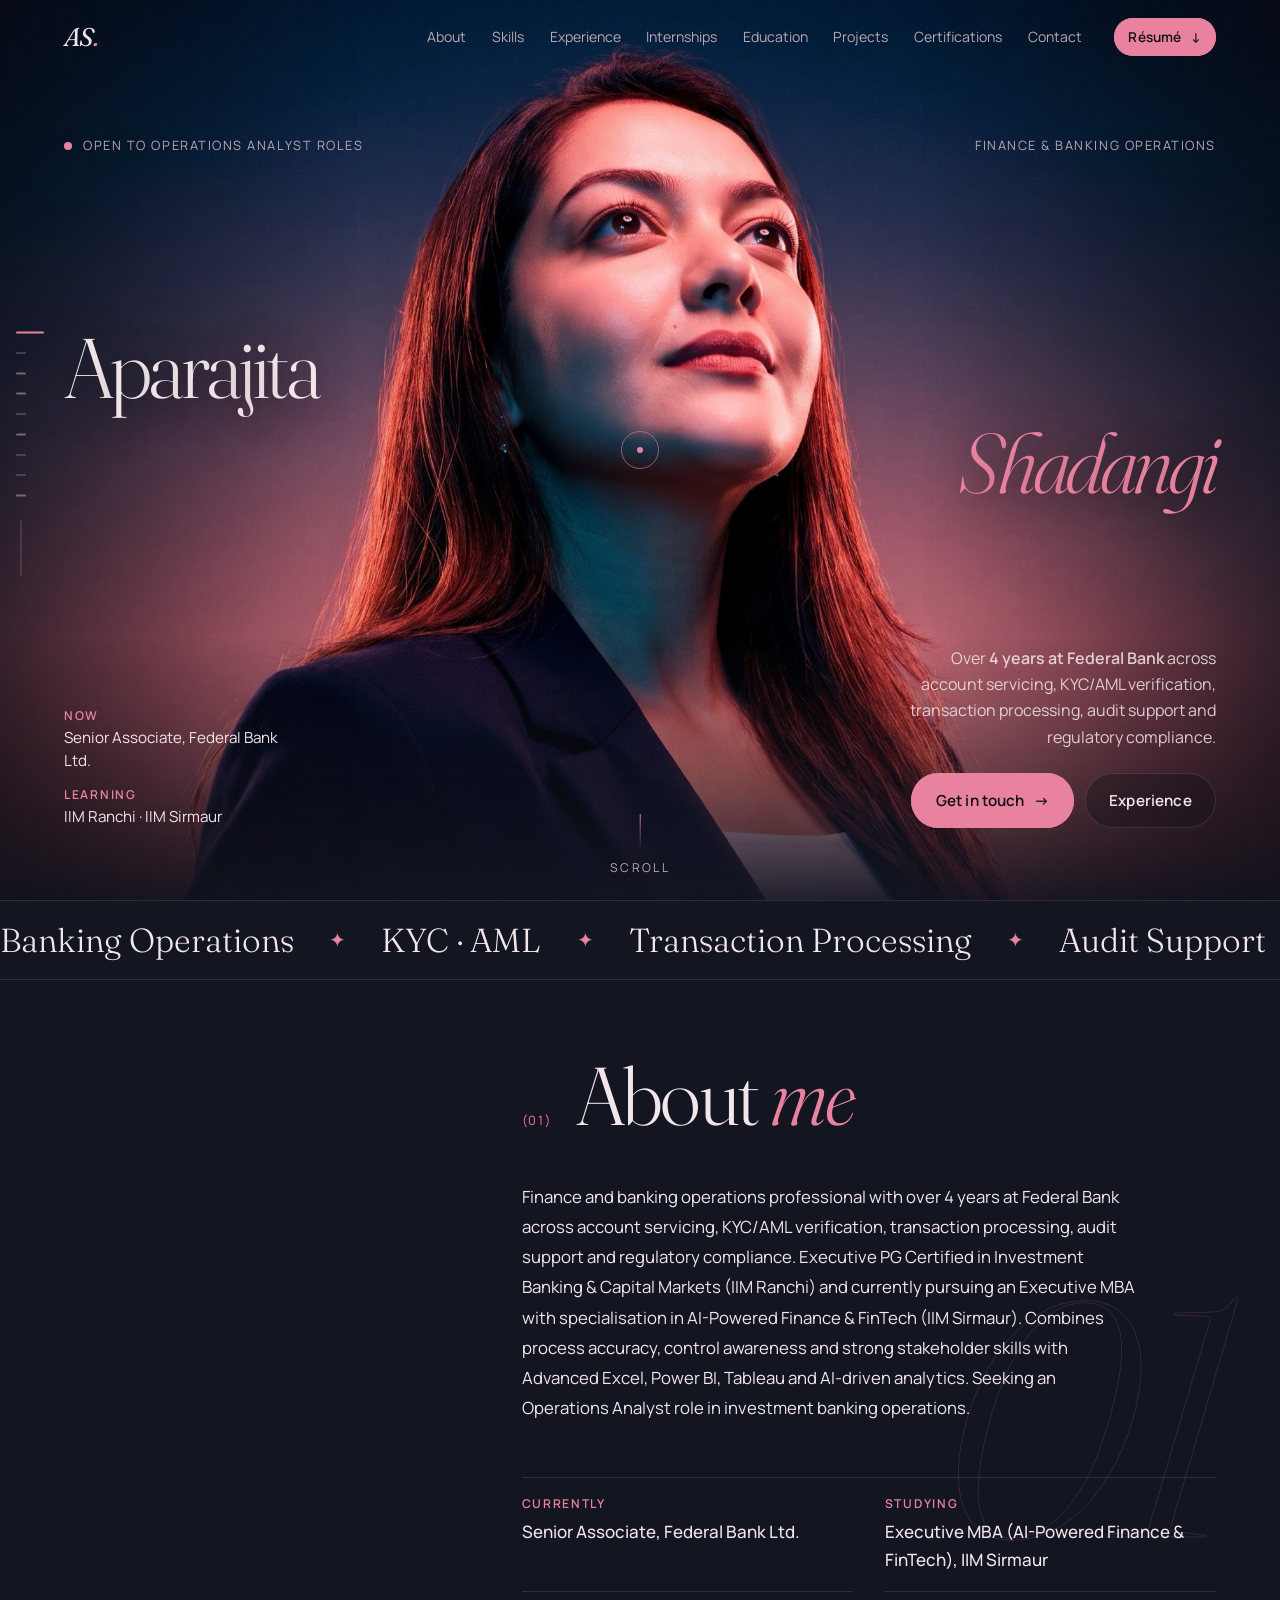
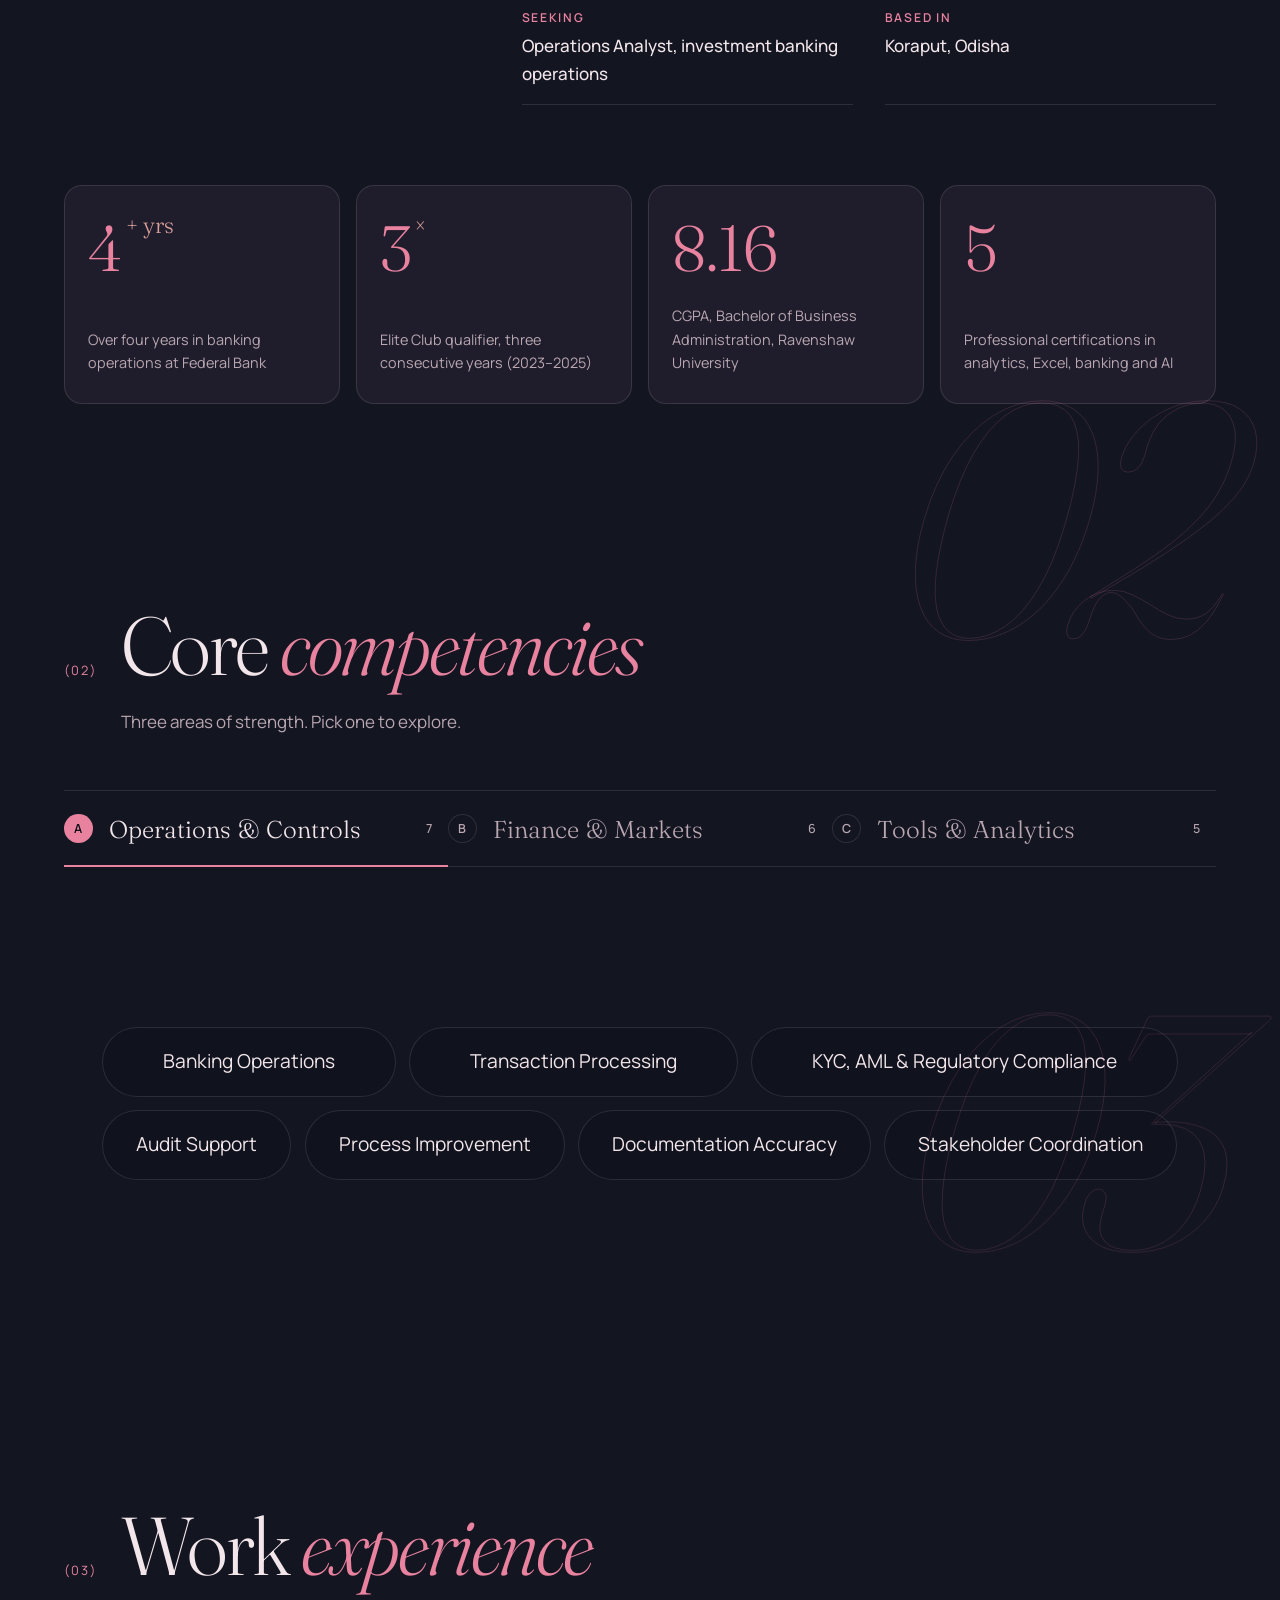
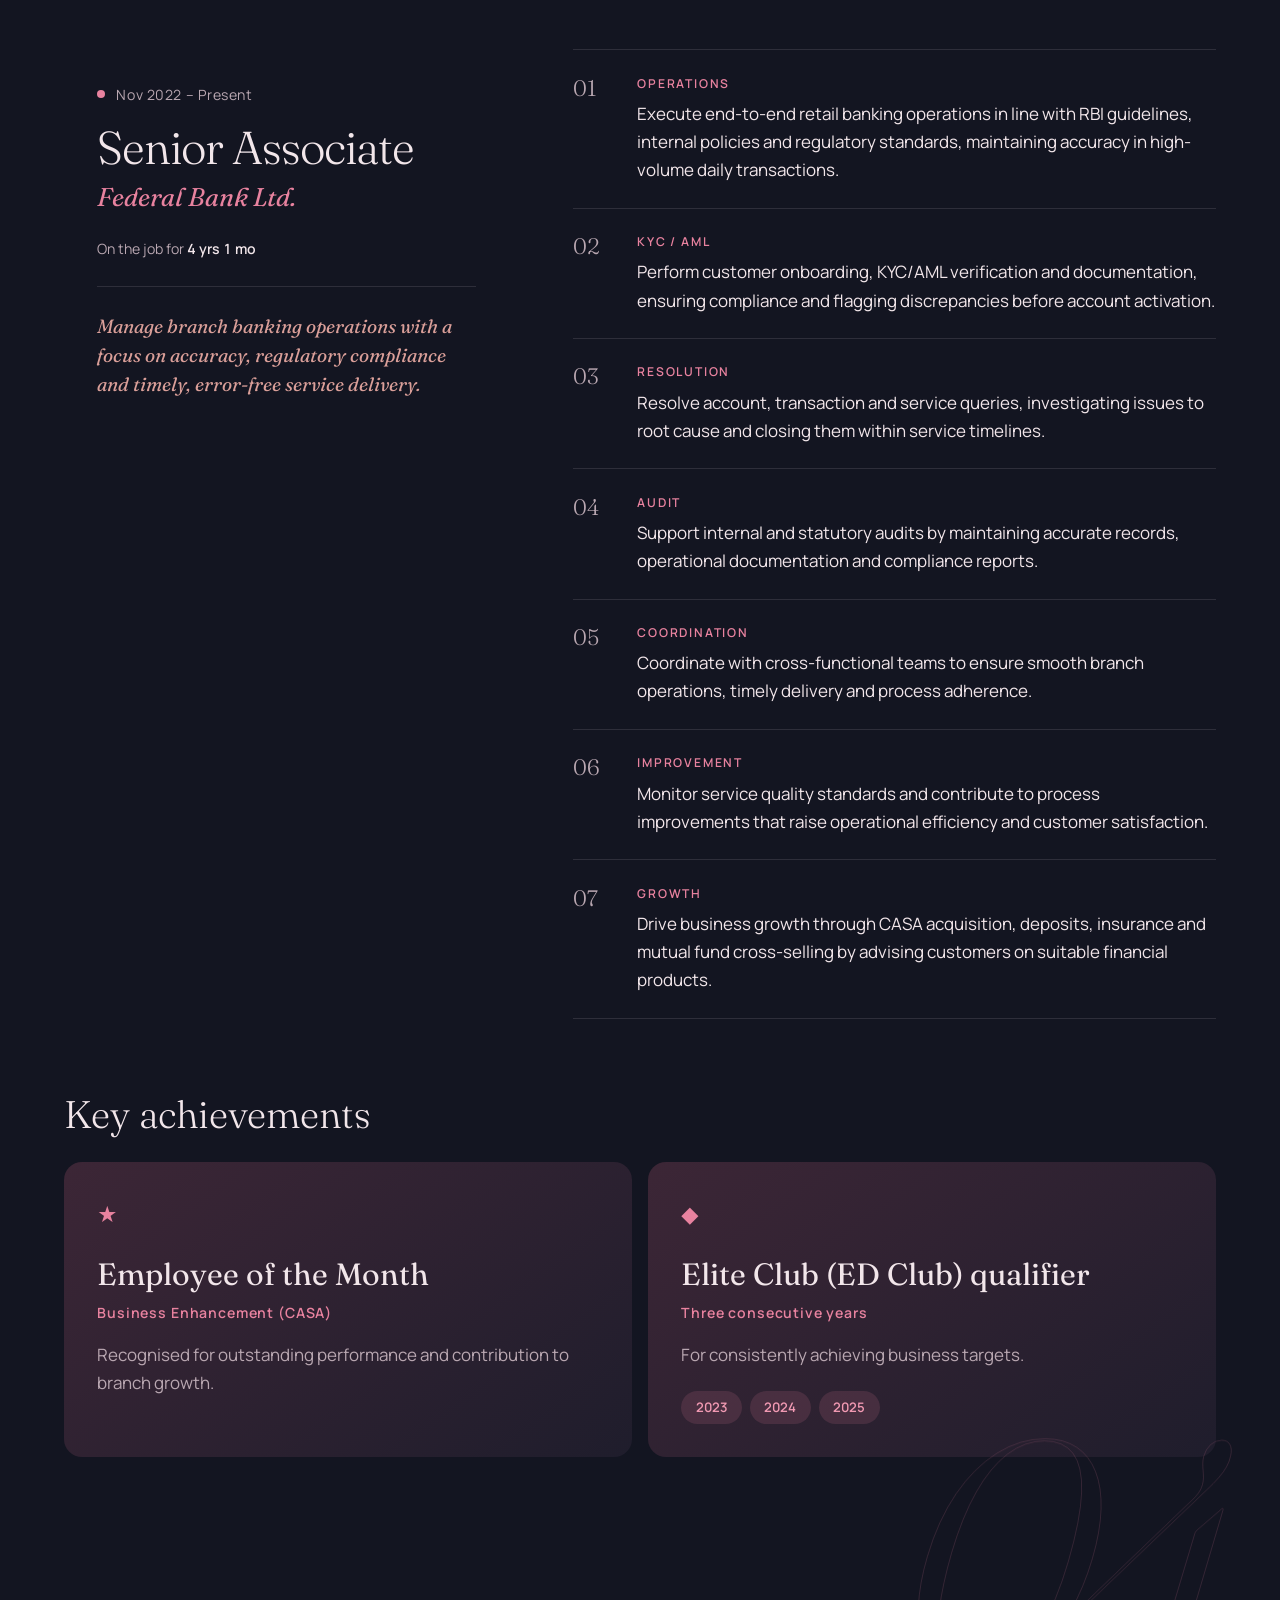
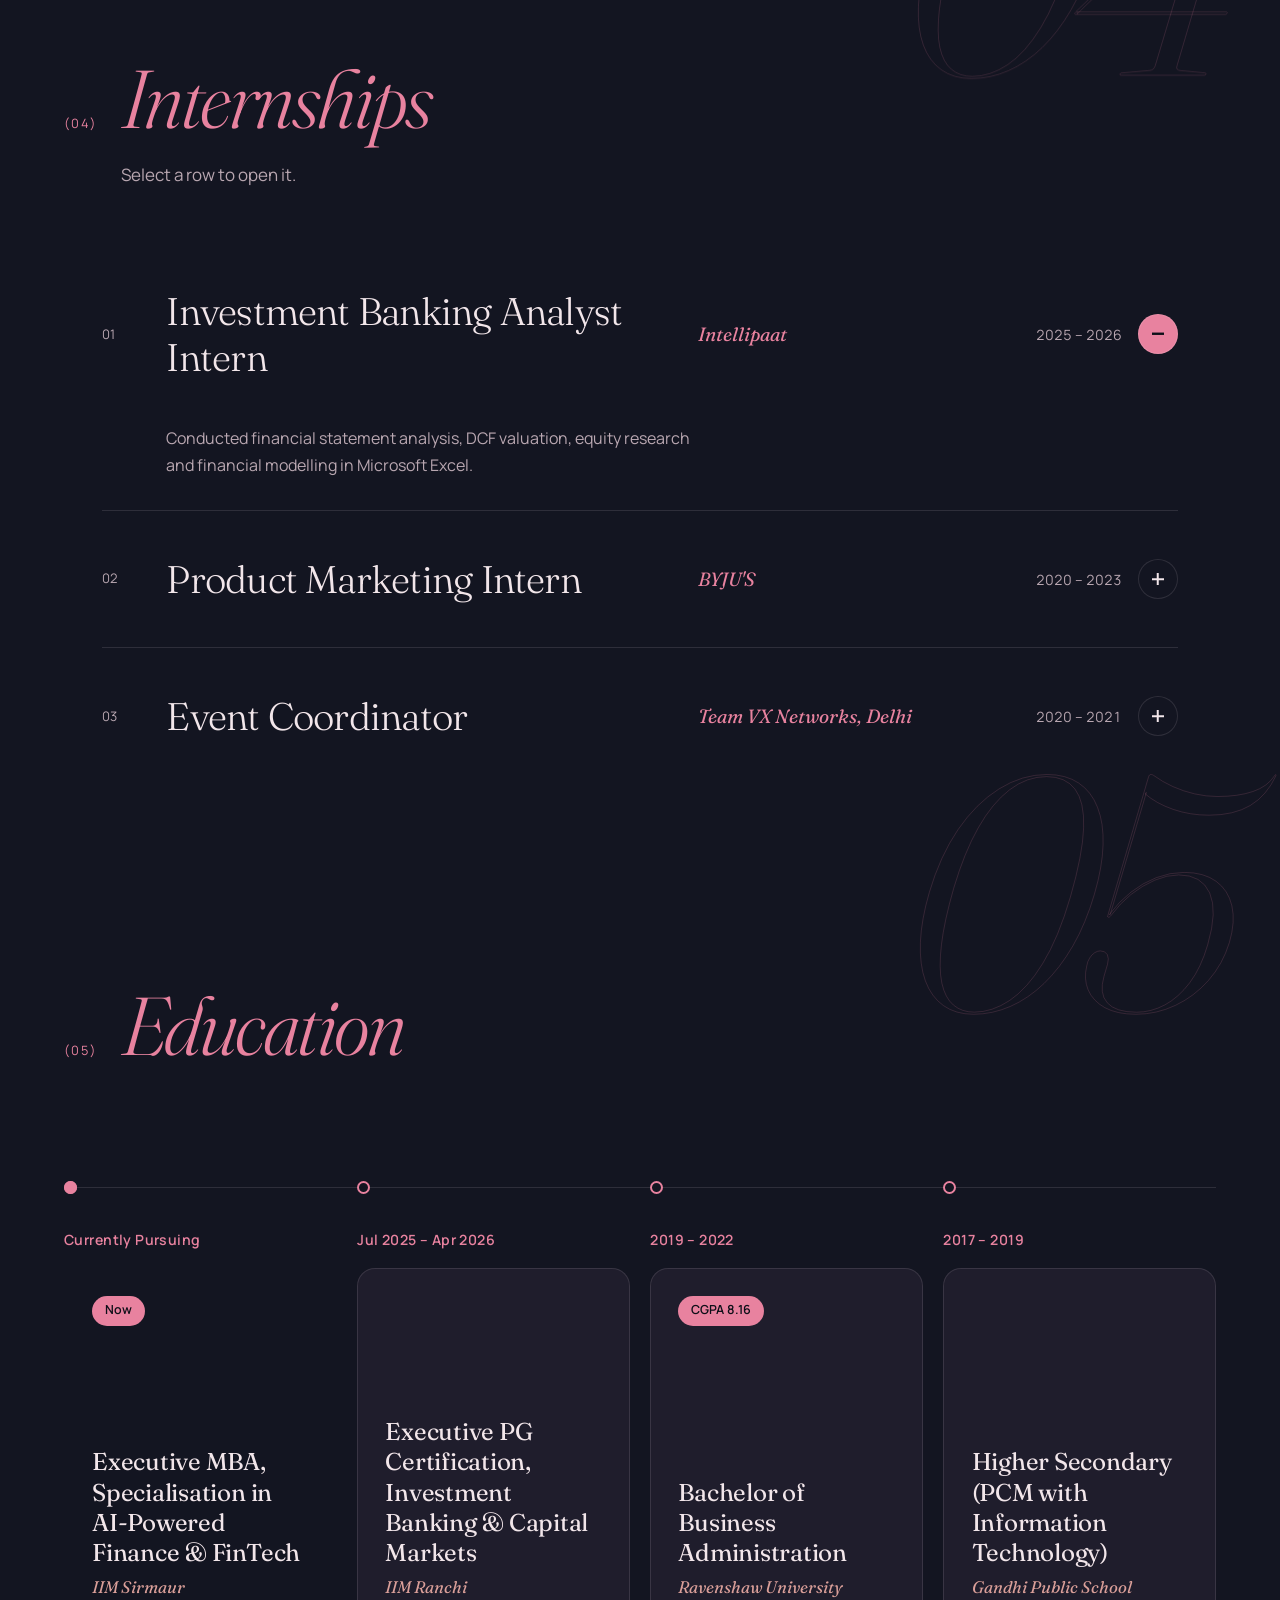
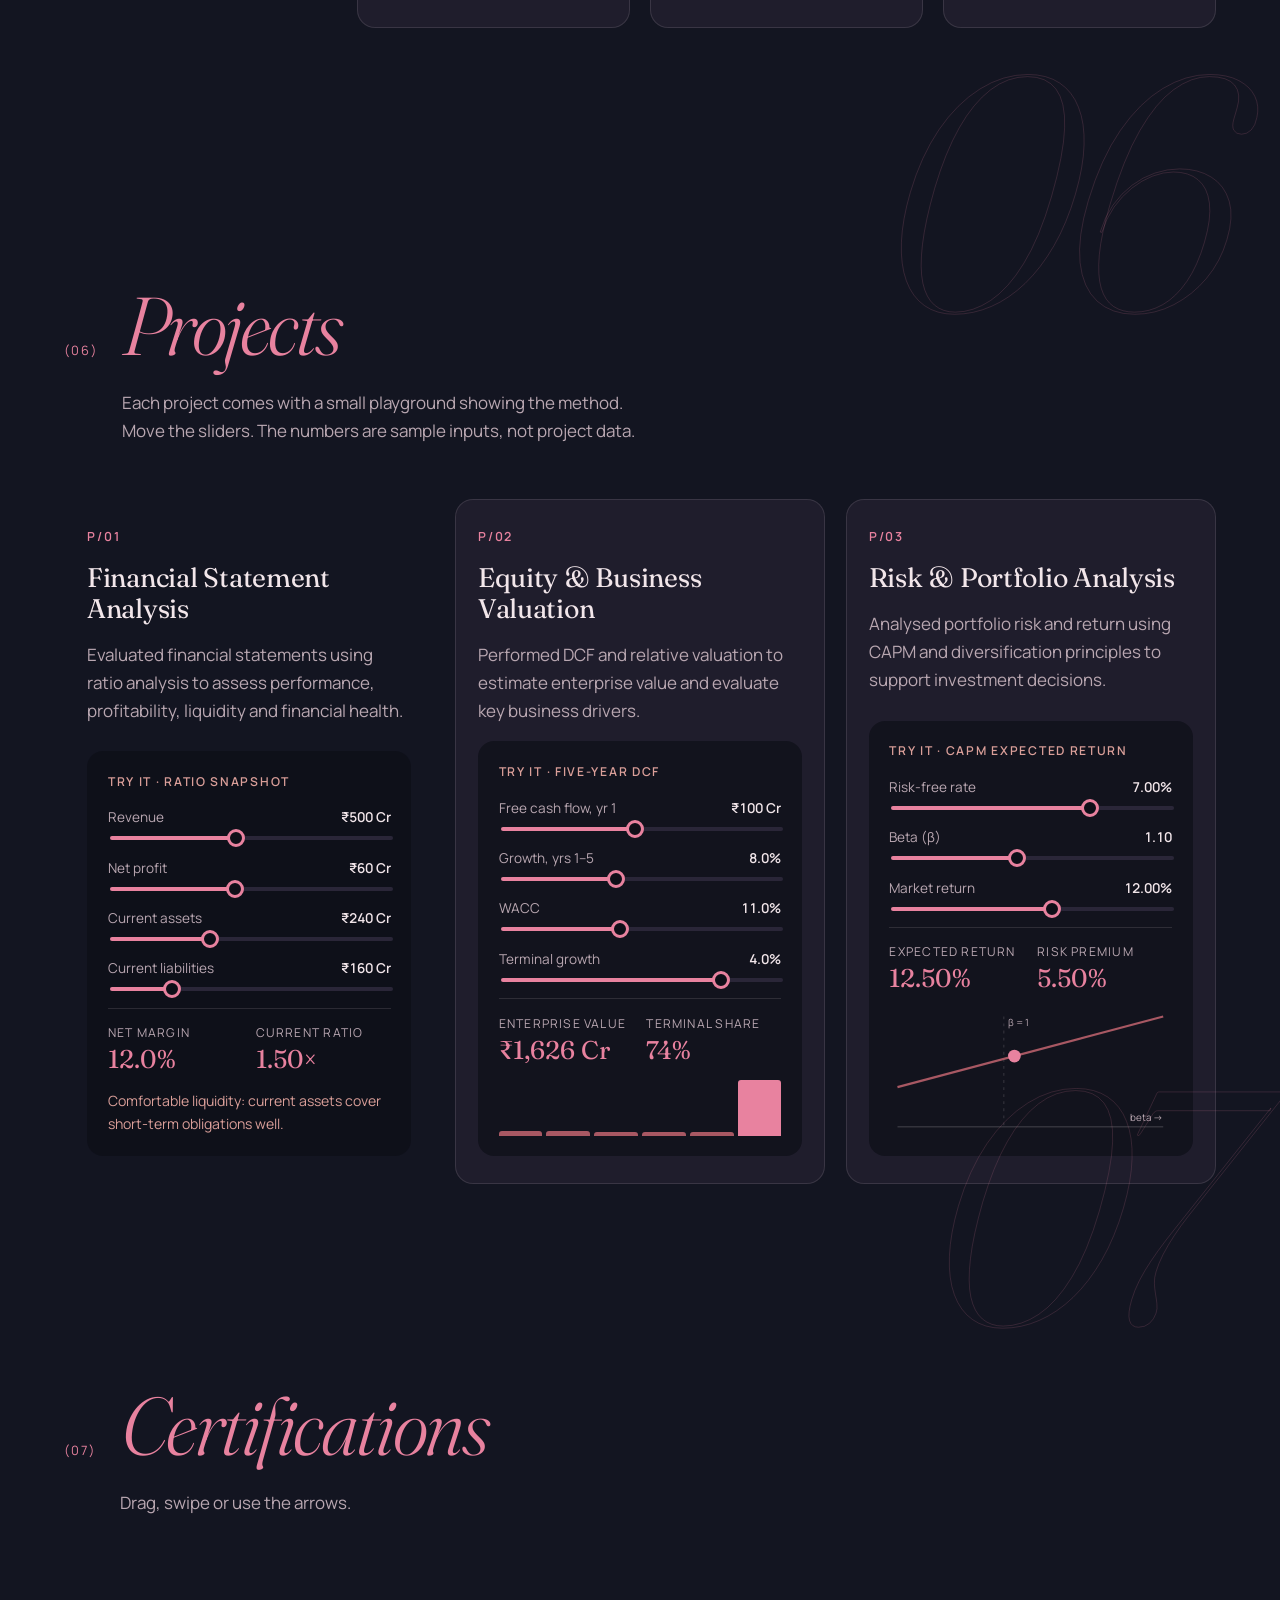
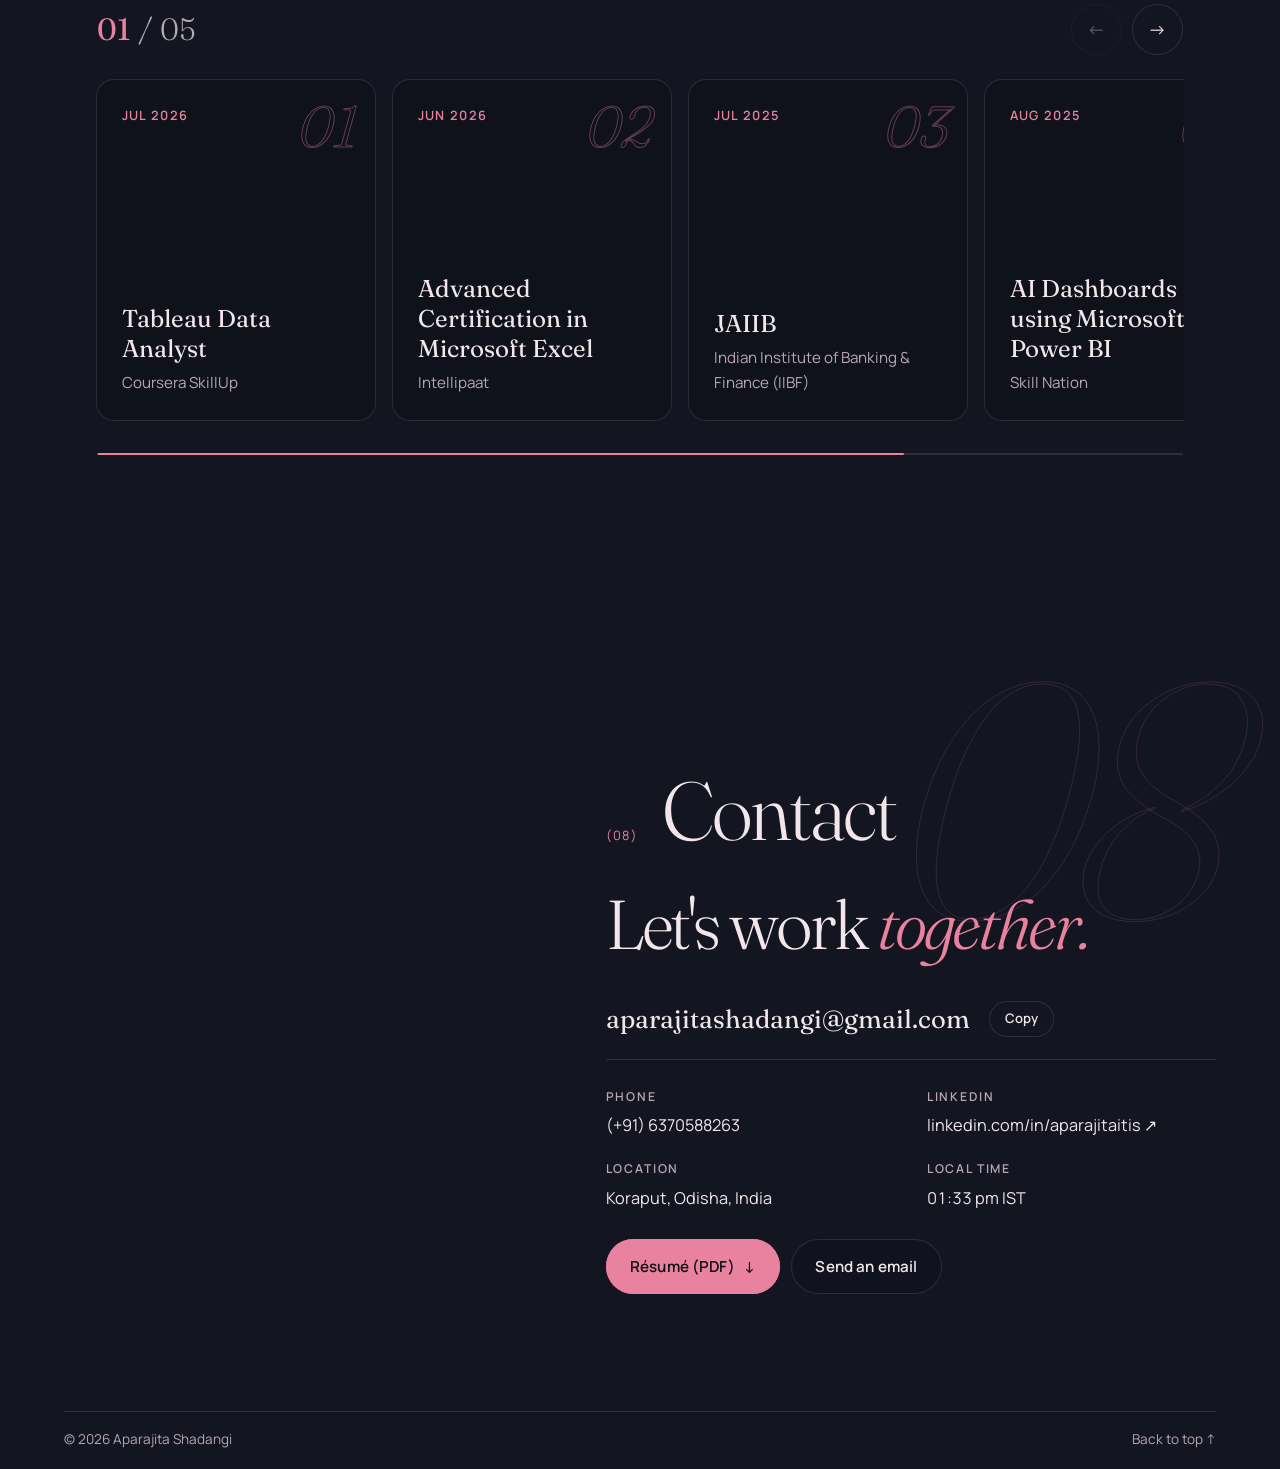
==== commit 8481463b: "Update contact details, role, experience and MBA specialisation; simplify About text - Over 4 years " ====
--- a/index.html
+++ b/index.html
@@ -4,13 +4,13 @@
 <meta charset="utf-8">
 <meta name="viewport" content="width=device-width, initial-scale=1">
 <title>Aparajita Shadangi — Banking & Finance Operations</title>
-<meta name="description" content="Aparajita Shadangi: finance and banking operations professional with nearly 4 years at Federal Bank. KYC/AML, transaction processing, audit support and regulatory compliance. Seeking an Operations Analyst role in investment banking operations.">
+<meta name="description" content="Aparajita Shadangi: finance and banking operations professional with over 4 years at Federal Bank. KYC/AML, transaction processing, audit support and regulatory compliance. Seeking an Operations Analyst role in investment banking operations.">
 <meta name="theme-color" content="#0b0c13">
 <meta name="color-scheme" content="dark">
 <meta name="author" content="Aparajita Shadangi">
 <meta property="og:type" content="website">
 <meta property="og:title" content="Aparajita Shadangi — Banking & Finance Operations">
-<meta property="og:description" content="Banking operations professional with nearly 4 years at Federal Bank. Seeking an Operations Analyst role in investment banking operations.">
+<meta property="og:description" content="Banking operations professional with over 4 years at Federal Bank. Seeking an Operations Analyst role in investment banking operations.">
 <meta property="og:image" content="https://aparajitashadangi.github.io/Portfolio/assets/og-image.jpg">
 <meta property="og:url" content="https://aparajitashadangi.github.io/Portfolio/">
 <meta name="twitter:card" content="summary_large_image">
@@ -114,7 +114,7 @@
     <p class="eyebrow hero__eyebrow"><span class="pulse"></span> Open to Operations Analyst roles</p>
     <p class="name-part name-part--first" aria-hidden="true"><span class="clip"><span class="split">Aparajita</span></span></p>
     <ul class="hero__facts">
-      <li><span>Now</span>Customer Service Associate, Federal Bank Ltd.</li>
+      <li><span>Now</span>Senior Associate, Federal Bank Ltd.</li>
       <li><span>Learning</span>IIM Ranchi · IIM Sirmaur</li>
     </ul>
   </div>
@@ -123,7 +123,7 @@
     <p class="eyebrow hero__role">Finance &amp; banking operations</p>
     <p class="name-part name-part--last" aria-hidden="true"><span class="clip"><span class="split">Shadangi</span></span></p>
     <div class="hero__bottom">
-      <p class="hero__lede">Nearly <strong>4 years at Federal Bank</strong> across account servicing, KYC/AML verification, transaction processing, audit support and regulatory compliance.</p>
+      <p class="hero__lede">Over <strong>4 years at Federal Bank</strong> across account servicing, KYC/AML verification, transaction processing, audit support and regulatory compliance.</p>
       <div class="hero__actions">
         <a class="btn" href="#contact" data-magnetic>Get in touch <span aria-hidden="true">→</span></a>
         <a class="btn btn--ghost" href="#experience" data-magnetic>Experience</a>
@@ -154,10 +154,10 @@
           <span class="sec-num">(01)</span>
           <h2 class="sec-title">About <em>me</em></h2>
         </header>
-        <p class="about__summary scrub">Finance and banking operations professional with nearly 4 years at Federal Bank across account servicing, KYC/AML verification, transaction processing, audit support and regulatory compliance. Executive PG Certified in Investment Banking &amp; Capital Markets (IIM Ranchi) and currently pursuing an Executive MBA with specialisation in AI (IIM Sirmaur). Combines process accuracy, control awareness and strong stakeholder skills with Advanced Excel, Power BI, Tableau and AI-driven analytics. Seeking an Operations Analyst role in investment banking operations.</p>
+        <p class="about__summary">Finance and banking operations professional with over 4 years at Federal Bank across account servicing, KYC/AML verification, transaction processing, audit support and regulatory compliance. Executive PG Certified in Investment Banking &amp; Capital Markets (IIM Ranchi) and currently pursuing an Executive MBA with specialisation in AI-Powered Finance &amp; FinTech (IIM Sirmaur). Combines process accuracy, control awareness and strong stakeholder skills with Advanced Excel, Power BI, Tableau and AI-driven analytics. Seeking an Operations Analyst role in investment banking operations.</p>
         <dl class="facts">
-          <div class="reveal"><dt>Currently</dt><dd>Customer Service Associate, Federal Bank Ltd.</dd></div>
-          <div class="reveal"><dt>Studying</dt><dd>Executive MBA (AI), IIM Sirmaur</dd></div>
+          <div class="reveal"><dt>Currently</dt><dd>Senior Associate, Federal Bank Ltd.</dd></div>
+          <div class="reveal"><dt>Studying</dt><dd>Executive MBA (AI-Powered Finance &amp; FinTech), IIM Sirmaur</dd></div>
           <div class="reveal"><dt>Seeking</dt><dd>Operations Analyst, investment banking operations</dd></div>
           <div class="reveal"><dt>Based in</dt><dd>Koraput, Odisha</dd></div>
         </dl>
@@ -165,7 +165,7 @@
     </div>
 
     <ul class="stats">
-      <li class="reveal"><span class="stats__n"><span data-count="4">0</span><sup>yrs</sup></span><span class="stats__l">Nearly four years in banking operations at Federal Bank</span></li>
+      <li class="reveal"><span class="stats__n"><span data-count="4">0</span><sup>+ yrs</sup></span><span class="stats__l">Over four years in banking operations at Federal Bank</span></li>
       <li class="reveal"><span class="stats__n"><span data-count="3">0</span><sup>×</sup></span><span class="stats__l">Elite Club qualifier, three consecutive years (2023–2025)</span></li>
       <li class="reveal"><span class="stats__n"><span data-count="8.16" data-decimals="2">0</span></span><span class="stats__l">CGPA, Bachelor of Business Administration, Ravenshaw University</span></li>
       <li class="reveal"><span class="stats__n"><span data-count="5">0</span></span><span class="stats__l">Professional certifications in analytics, Excel, banking and AI</span></li>
@@ -223,7 +223,7 @@
       <div class="job__side">
         <div class="job__sticky" data-morph="surface">
           <p class="job__dates"><span class="live-dot"></span> Nov 2022 – Present</p>
-          <h3 class="job__role">Customer Service Associate</h3>
+          <h3 class="job__role">Senior Associate</h3>
           <p class="job__company">Federal Bank Ltd.</p>
           <p class="job__tenure">On the job for <strong class="tenure" data-start="2022-11-01">—</strong></p>
           <p class="job__lede">Manage branch banking operations with a focus on accuracy, regulatory compliance and timely, error-free service delivery.</p>
@@ -322,7 +322,7 @@
         <span class="tl__date">Currently Pursuing</span>
         <div class="tl__card" data-morph="surface" data-glow>
           <span class="tl__tag">Now</span>
-          <h3>Executive MBA, Specialisation in Artificial Intelligence</h3>
+          <h3>Executive MBA, Specialisation in AI-Powered Finance &amp; FinTech</h3>
           <p>IIM Sirmaur</p>
         </div>
       </li>
@@ -462,12 +462,12 @@
       <p class="contact__big"><span class="split">Let's work</span> <em class="split">together.</em></p>
 
       <div class="contact__email">
-        <a href="mailto:aparajitashadangi356@gmail.com" data-cursor="Write">aparajitashadangi356@gmail.com</a>
-        <button class="copy" type="button" data-copy="aparajitashadangi356@gmail.com" aria-live="polite">Copy</button>
+        <a href="mailto:aparajitashadangi@gmail.com" data-cursor="Write">aparajitashadangi@gmail.com</a>
+        <button class="copy" type="button" data-copy="aparajitashadangi@gmail.com" aria-live="polite">Copy</button>
       </div>
 
       <ul class="contact__list">
-        <li><span class="label">Phone</span><a href="tel:+918018392828" data-cursor="Call">+91-80183-92828</a></li>
+        <li><span class="label">Phone</span><a href="tel:+916370588263" data-cursor="Call">(+91) 6370588263</a></li>
         <li><span class="label">LinkedIn</span><a href="https://www.linkedin.com/in/aparajitaitis" target="_blank" rel="noopener" data-cursor="Visit">linkedin.com/in/aparajitaitis ↗</a></li>
         <li><span class="label">Location</span><span>Koraput, Odisha, India</span></li>
         <li><span class="label">Local time</span><span class="clock">--:--</span></li>
@@ -475,7 +475,7 @@
 
       <div class="contact__actions">
         <a class="btn" href="Aparajita_Shadangi_Resume_Operations_Analyst.pdf" download data-magnetic>Résumé (PDF) <span aria-hidden="true">↓</span></a>
-        <a class="btn btn--ghost" href="mailto:aparajitashadangi356@gmail.com?subject=Operations%20Analyst%20opportunity" data-magnetic>Send an email</a>
+        <a class="btn btn--ghost" href="mailto:aparajitashadangi@gmail.com?subject=Operations%20Analyst%20opportunity" data-magnetic>Send an email</a>
       </div>
     </div>
   </div>
--- a/styles.css
+++ b/styles.css
@@ -238,10 +238,7 @@
 .about__photo img{width:100%;height:100%;object-fit:cover;object-position:50% 22%}
 .about__body{display:grid;gap:clamp(1.5rem,4vh,3rem);align-content:center}
 .about__body .sec-head{margin-bottom:0}
-.about__summary{font:350 clamp(1.4rem,2.1vw,2.6rem)/1.42 var(--serif);letter-spacing:-.01em}
-.scrub .w{transition:color .4s}
-.js .scrub .w{color:var(--dim-text)}
-.js .scrub .w.on{color:var(--text)}
+.about__summary{font:400 clamp(1.05rem,1.25vw,1.4rem)/1.8 var(--sans);color:var(--text);max-width:62ch}
 .facts{display:grid;grid-template-columns:repeat(2,minmax(0,1fr));column-gap:2rem;border-top:1px solid var(--line)}
 .facts div{padding:1rem 0;border-bottom:1px solid var(--line)}
 .facts dt{font-size:.76rem;letter-spacing:.14em;text-transform:uppercase;color:var(--pink);margin-bottom:.3rem;font-weight:600}
@@ -470,7 +467,6 @@
 @media (prefers-reduced-motion:reduce){
   *,*::before,*::after{animation-duration:.001ms!important;animation-iteration-count:1!important;transition-duration:.001ms!important;transition-delay:0s!important}
   .js .sec-head .sec-title,.js .sec-head .sec-num,.js .sec-head .sec-intro,.js .reveal,.js .name-part .ch,.js .contact__big .ch,.js .hero__eyebrow,.js .hero__role,.js .hero__facts,.js .hero__bottom{opacity:1;transform:none;filter:none}
-  .js .scrub .w{color:var(--text)}
   .marquee__track{animation:none}
   .ghost{transform:none!important}
 }
